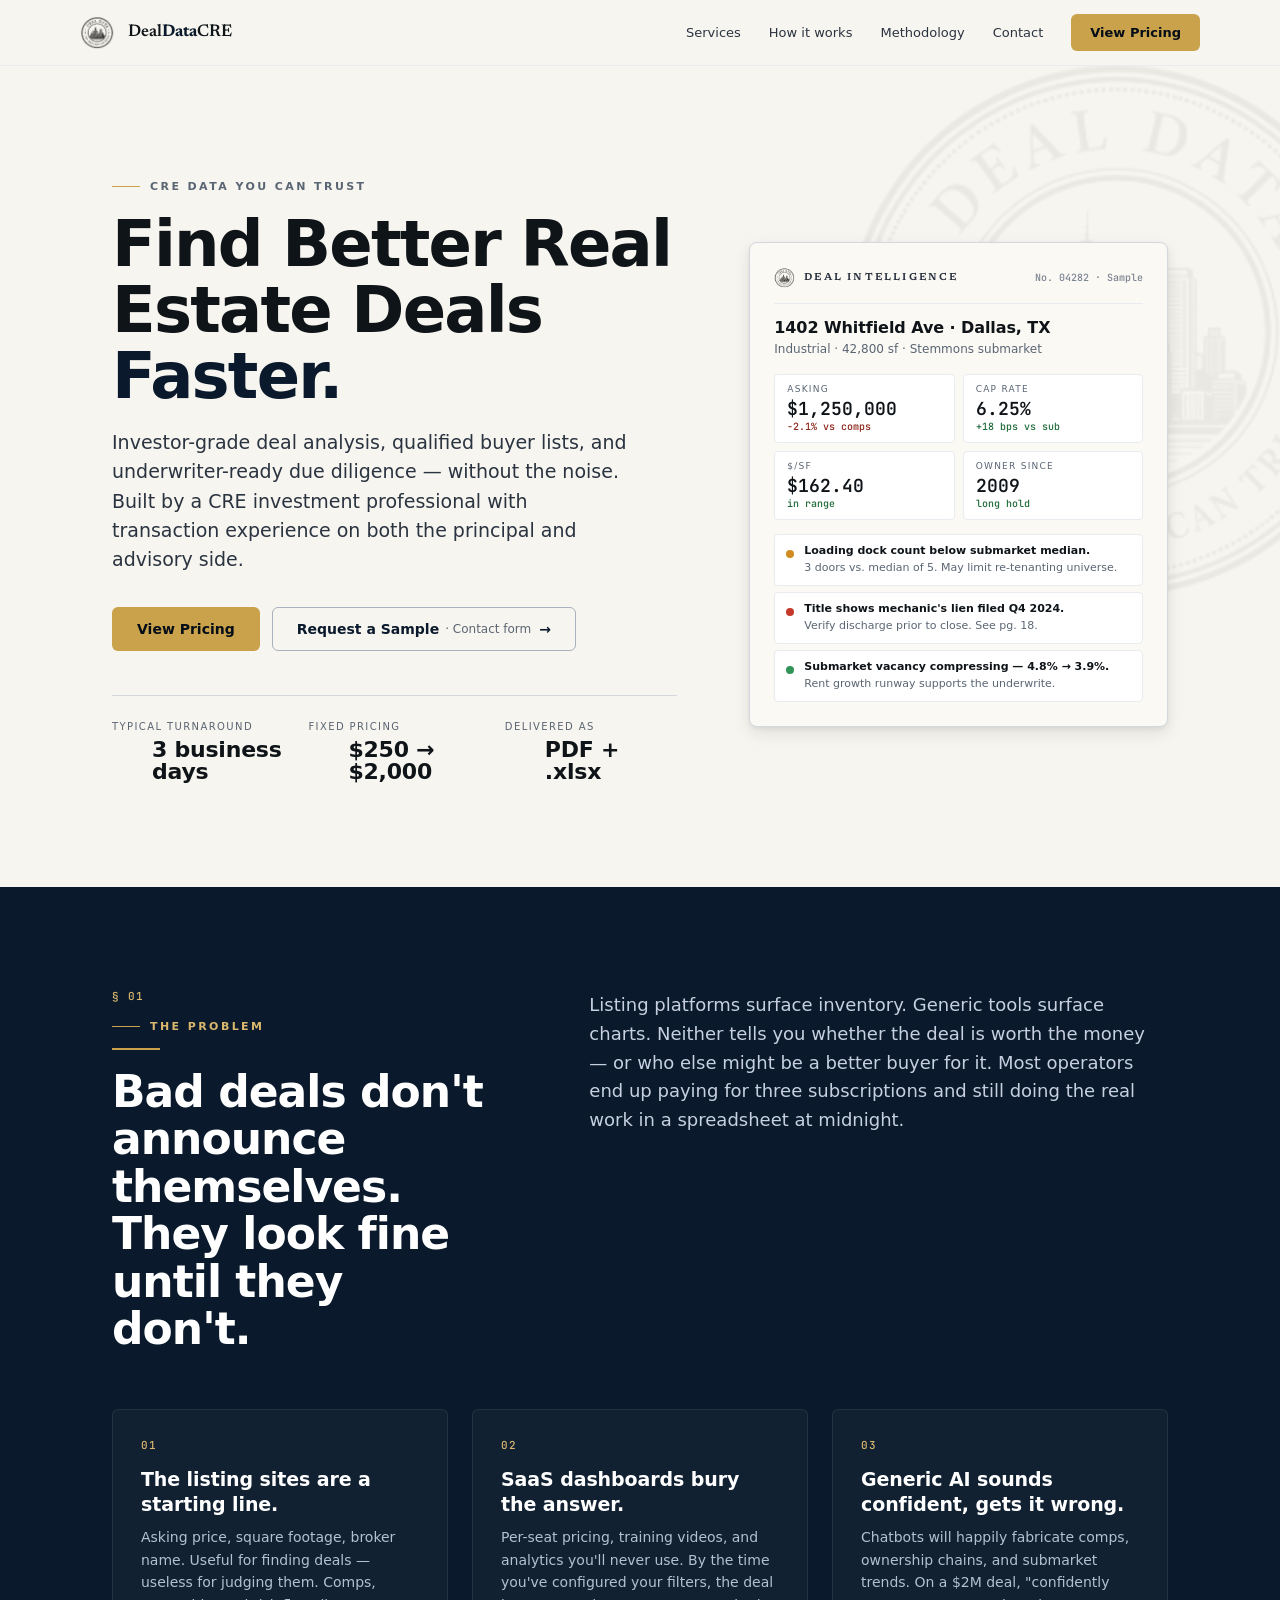
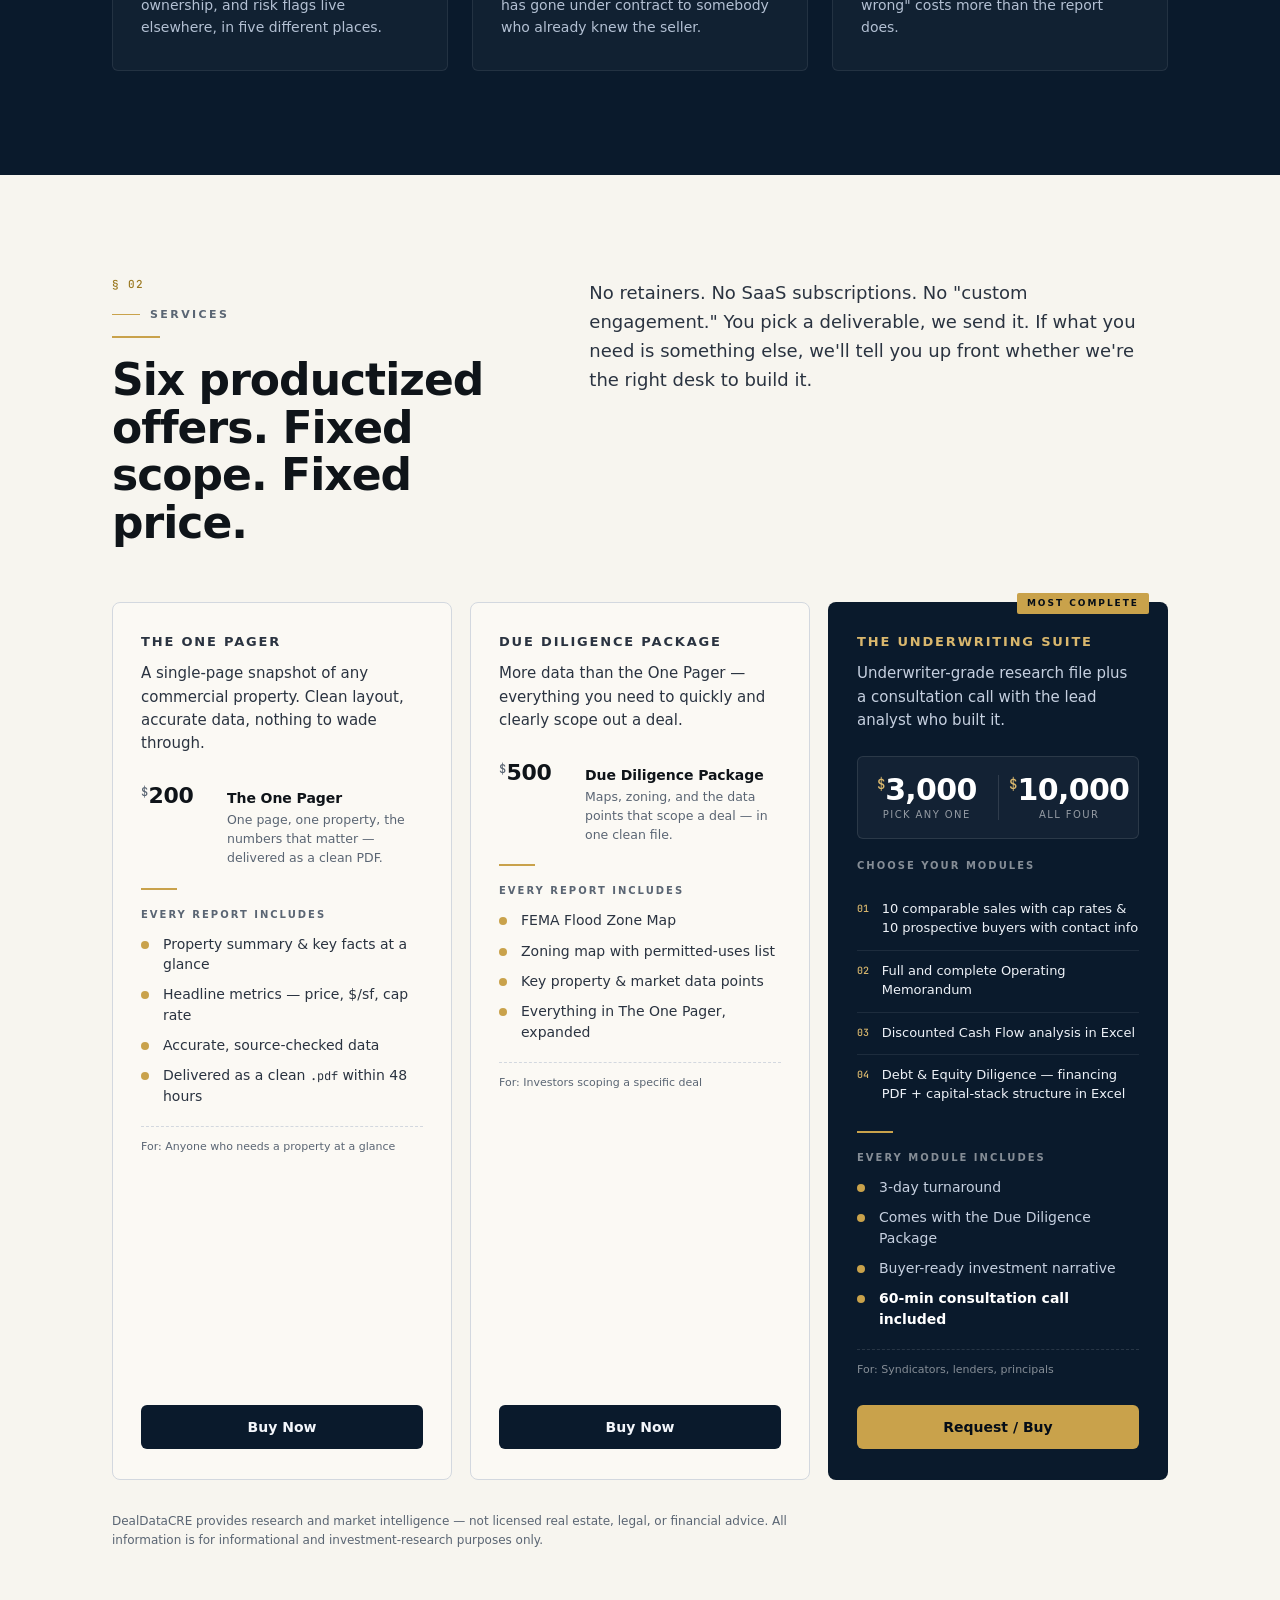
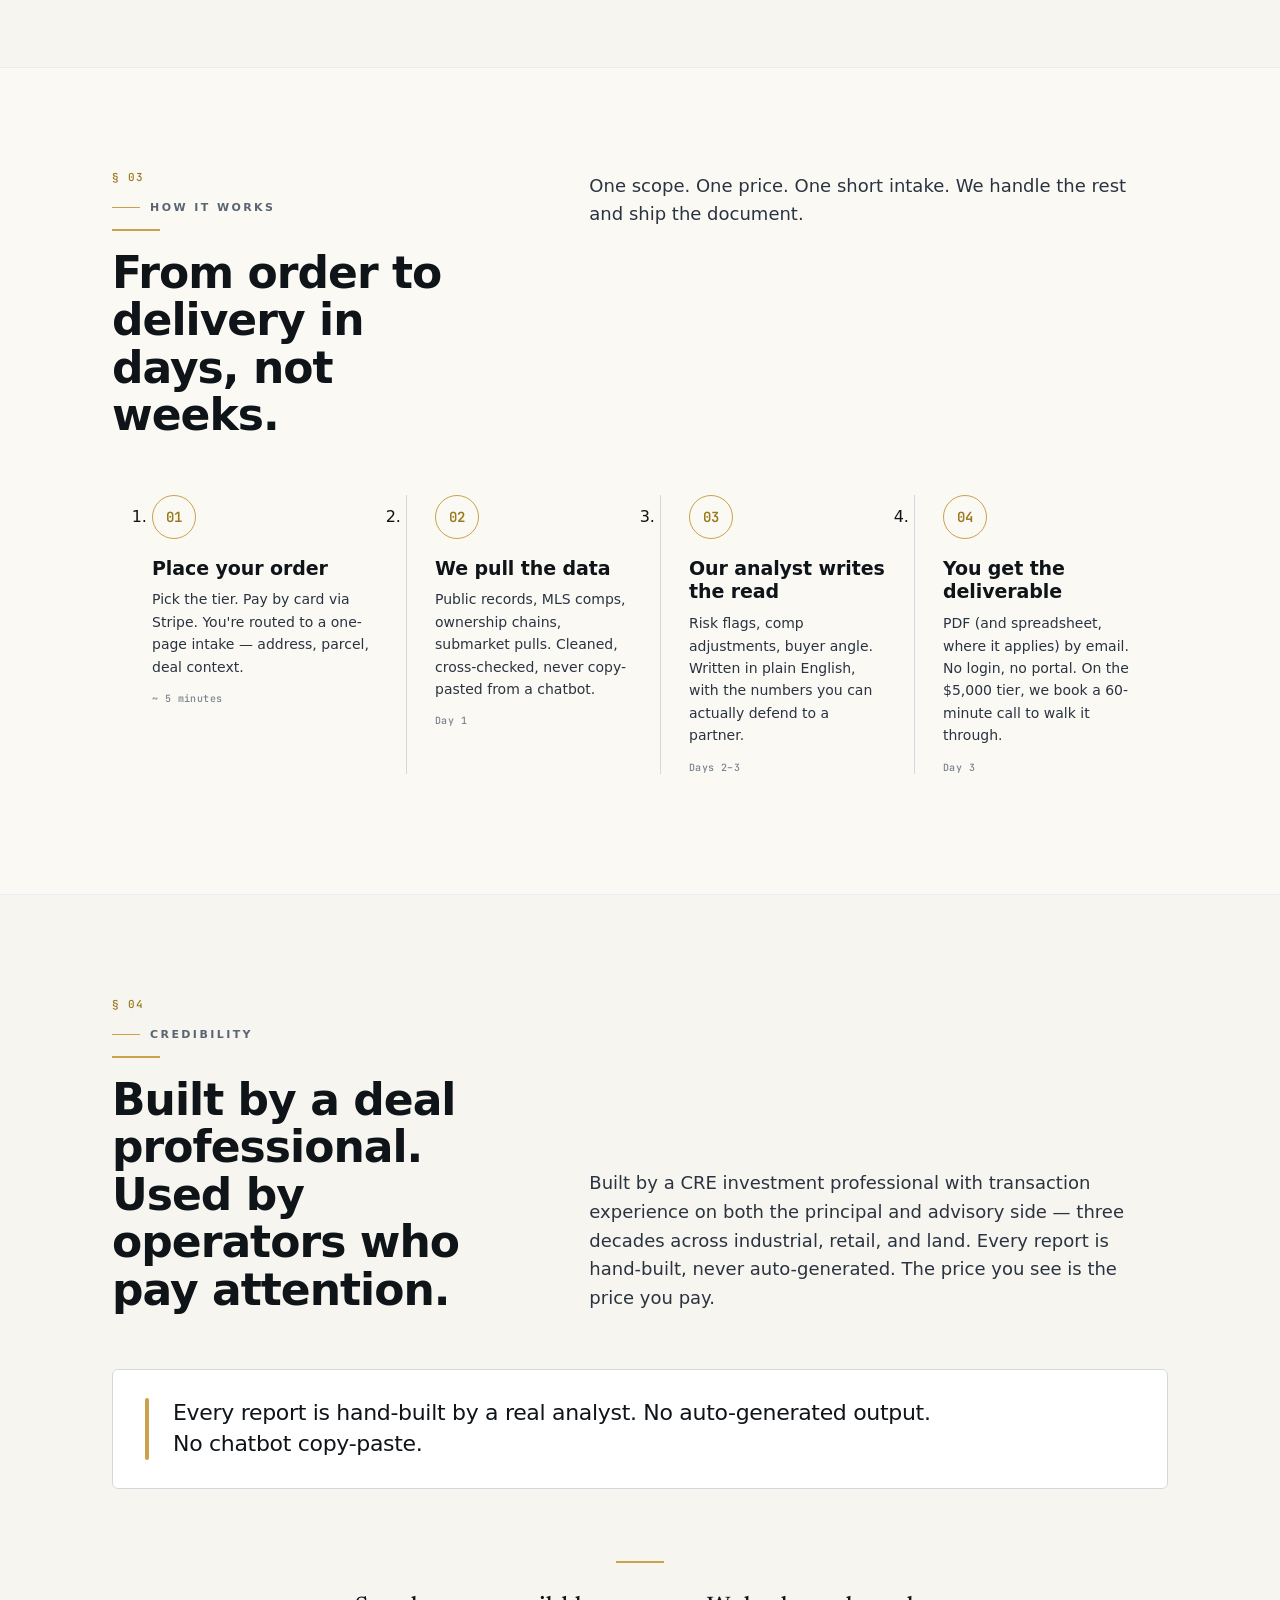
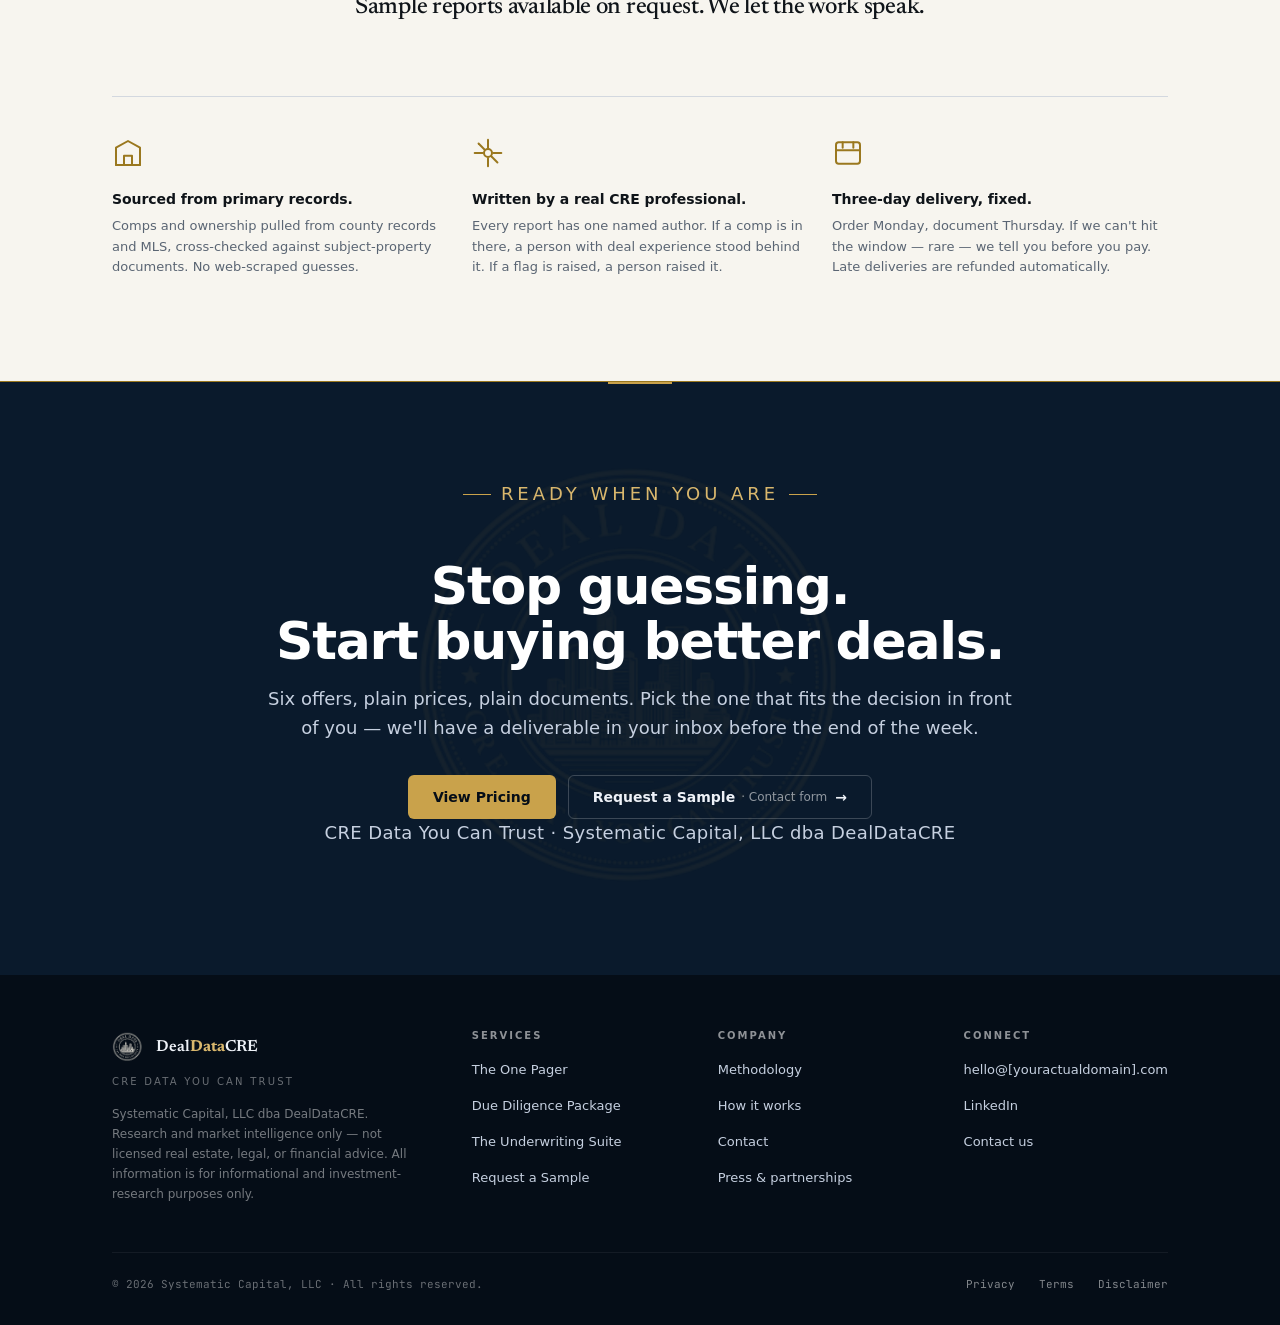
==== index.html @ c8e41d2e "Add files via upload" ====
<!doctype html>
<html lang="en">
<head>
  <meta charset="utf-8" />
  <meta name="viewport" content="width=device-width, initial-scale=1" />
  <title>DealDataCRE — Find Better Real Estate Deals Faster</title>
  <meta name="description" content="Investor-grade deal analysis, qualified CRE leads, and full due-diligence packages — without the noise. Built by a CRE investment professional with transaction experience on both the principal and advisory side." />
  <link rel="canonical" href="https://dealdatacre.com/" />

  <!-- Open Graph -->
  <meta property="og:type" content="website" />
  <meta property="og:site_name" content="DealDataCRE" />
  <meta property="og:url" content="https://dealdatacre.com/" />
  <meta property="og:title" content="DealDataCRE — Find Better Real Estate Deals Faster" />
  <meta property="og:description" content="Productized commercial real estate research: one-page property snapshots, due diligence packages, and an underwriter-grade analysis suite. Plain prices, plain documents, fast turnaround." />
  <meta property="og:image" content="https://dealdatacre.com/assets/logo-seal-gold.png" />
  <meta property="og:image:alt" content="DealDataCRE seal" />
  <meta property="og:locale" content="en_US" />

  <!-- Twitter -->
  <meta name="twitter:card" content="summary" />
  <meta name="twitter:title" content="DealDataCRE — Find Better Real Estate Deals Faster" />
  <meta name="twitter:description" content="Productized commercial real estate research: one-page property snapshots, due diligence packages, and an underwriter-grade analysis suite. Plain prices, plain documents, fast turnaround." />
  <meta name="twitter:image" content="https://dealdatacre.com/assets/logo-seal-gold.png" />

  <!-- JSON-LD: Organization, WebSite, and product catalog -->
  <script type="application/ld+json">
  {
    "@context": "https://schema.org",
    "@graph": [
      {
        "@type": "Organization",
        "@id": "https://dealdatacre.com/#organization",
        "name": "DealDataCRE",
        "legalName": "Systematic Capital, LLC",
        "url": "https://dealdatacre.com/",
        "logo": "https://dealdatacre.com/assets/logo-seal-gold.png",
        "email": "hello@dealdatacre.com",
        "slogan": "CRE Data You Can Trust",
        "description": "DealDataCRE produces productized commercial real estate research and deal intelligence for investors and brokers: one-page property snapshots, due diligence packages, and an underwriter-grade analysis suite."
      },
      {
        "@type": "WebSite",
        "@id": "https://dealdatacre.com/#website",
        "url": "https://dealdatacre.com/",
        "name": "DealDataCRE",
        "publisher": { "@id": "https://dealdatacre.com/#organization" },
        "inLanguage": "en-US"
      },
      {
        "@type": "ProfessionalService",
        "@id": "https://dealdatacre.com/#service",
        "name": "DealDataCRE",
        "url": "https://dealdatacre.com/",
        "image": "https://dealdatacre.com/assets/logo-seal-gold.png",
        "parentOrganization": { "@id": "https://dealdatacre.com/#organization" },
        "areaServed": "US",
        "serviceType": "Commercial real estate research and deal analysis",
        "description": "Hand-built commercial real estate research: property snapshots, due diligence packages, and an underwriter-grade analysis suite for investors, brokers, syndicators, and lenders.",
        "hasOfferCatalog": {
          "@type": "OfferCatalog",
          "name": "DealDataCRE Offerings",
          "itemListElement": [
            {
              "@type": "Offer",
              "name": "The One Pager",
              "description": "A single-page snapshot of a commercial property — clean layout, accurate, source-checked data, key headline metrics.",
              "price": "200",
              "priceCurrency": "USD"
            },
            {
              "@type": "Offer",
              "name": "Due Diligence Package",
              "description": "FEMA Flood Zone Map, zoning map with permitted-uses list, and the key data points needed to scope a deal.",
              "price": "500",
              "priceCurrency": "USD"
            },
            {
              "@type": "Offer",
              "name": "The Underwriting Suite — single module",
              "description": "Choose one underwriter-grade module: comparable sales and prospective buyers, Operating Memorandum, discounted cash flow analysis, or debt and equity diligence. Includes a 60-minute consultation call.",
              "price": "3000",
              "priceCurrency": "USD"
            },
            {
              "@type": "Offer",
              "name": "The Underwriting Suite — all four modules",
              "description": "All four underwriter-grade modules: comparable sales and buyers, Operating Memorandum, discounted cash flow analysis, and debt and equity diligence. Includes a 60-minute consultation call.",
              "price": "10000",
              "priceCurrency": "USD"
            }
          ]
        }
      }
    ]
  }
  </script>

  <link rel="stylesheet" href="styles.css" />
</head>
<body>

  <!-- ============================================================ NAV -->
  <header class="nav" data-screen-label="Nav">
    <div class="container nav__inner">
      <a class="nav__brand" href="#top" aria-label="DealDataCRE — home">
        <img class="nav__seal" src="assets/logo-seal-transparent.png" alt="" />
        <div class="nav__wm">Deal<b>Data</b>CRE</div>
      </a>
      <nav class="nav__menu" aria-label="Primary">
        <a class="nav__link" href="#services">Services</a>
        <a class="nav__link" href="#how">How it works</a>
        <a class="nav__link" href="#credibility">Methodology</a>
        <a class="nav__link" href="#contact">Contact</a>
        <a class="btn btn--primary" href="#services">View Pricing</a>
      </nav>
    </div>
  </header>

  <!-- ============================================================ HERO -->
  <section class="hero" id="top" data-screen-label="01 Hero">
    <img class="hero__seal-bg" src="assets/logo-seal-transparent.png" alt="" aria-hidden="true" />
    <div class="container">
      <div class="hero__inner">
        <div class="hero__copy">
          <p class="eyebrow"><span class="rule"></span>CRE Data You Can Trust</p>
          <h1>Find Better Real Estate Deals <span class="accent">Faster.</span></h1>
          <p class="hero__lede">
            Investor-grade deal analysis, qualified buyer lists, and underwriter-ready due diligence — without the noise. Built by a CRE investment professional with transaction experience on both the principal and advisory side.
          </p>
          <div class="hero__cta">
            <a class="btn btn--primary btn--lg" href="#services">View Pricing</a>
            <a class="btn btn--ghost btn--lg" href="#contact">Request a Sample <span class="btn__meta">· Contact form</span> <span class="arrow" aria-hidden="true">→</span></a>
          </div>
          <dl class="hero__trust">
            <div class="trust-item">
              <dt class="l">Typical turnaround</dt>
              <dd class="v">3 business days</dd>
            </div>
            <div class="trust-item">
              <dt class="l">Fixed pricing</dt>
              <dd class="v">$250 → $2,000</dd>
            </div>
            <div class="trust-item">
              <dt class="l">Delivered as</dt>
              <dd class="v">PDF + .xlsx</dd>
            </div>
          </dl>
        </div>

        <!-- Specimen / sample report card -->
        <aside class="specimen" aria-label="Sample report excerpt">
          <div class="specimen__head">
            <div class="specimen__corner">
              <img src="assets/logo-seal-transparent.png" alt="" />
              <span>Deal Intelligence</span>
            </div>
            <div class="specimen__id">No. 04282 · Sample</div>
          </div>
          <h2 class="specimen__title" style="font-size:16px;">1402 Whitfield Ave · Dallas, TX</h2>
          <p class="specimen__sub">Industrial · 42,800 sf · Stemmons submarket</p>
          <div class="specimen__kpis">
            <div class="specimen__kpi"><div class="n">Asking</div><div class="v">$1,250,000</div><div class="d neg">−2.1% vs comps</div></div>
            <div class="specimen__kpi"><div class="n">Cap rate</div><div class="v">6.25%</div><div class="d">+18 bps vs sub</div></div>
            <div class="specimen__kpi"><div class="n">$/sf</div><div class="v">$162.40</div><div class="d">in range</div></div>
            <div class="specimen__kpi"><div class="n">Owner since</div><div class="v">2009</div><div class="d">long hold</div></div>
          </div>
          <div class="specimen__flags">
            <div class="specimen__flag">
              <span class="pip warn"></span>
              <div>
                <div class="t">Loading dock count below submarket median.</div>
                <div class="b">3 doors vs. median of 5. May limit re-tenanting universe.</div>
              </div>
            </div>
            <div class="specimen__flag">
              <span class="pip neg"></span>
              <div>
                <div class="t">Title shows mechanic's lien filed Q4 2024.</div>
                <div class="b">Verify discharge prior to close. See pg. 18.</div>
              </div>
            </div>
            <div class="specimen__flag">
              <span class="pip pos"></span>
              <div>
                <div class="t">Submarket vacancy compressing — 4.8% → 3.9%.</div>
                <div class="b">Rent growth runway supports the underwrite.</div>
              </div>
            </div>
          </div>
        </aside>
      </div>
    </div>
  </section>

  <!-- ============================================================ PROBLEM -->
  <section class="section section--dark" id="problem" data-screen-label="02 Problem">
    <div class="container">
      <header class="section__head">
        <div class="left">
          <span class="section-num">§ 01</span>
          <p class="eyebrow"><span class="rule"></span>The Problem</p>
          <hr class="gold-rule" />
          <h2>Bad deals don't announce themselves. They look fine until they don't.</h2>
        </div>
        <div class="right">
          <p class="lede">
            Listing platforms surface inventory. Generic tools surface charts. Neither tells you whether the deal is worth the money — or who else might be a better buyer for it. Most operators end up paying for three subscriptions and still doing the real work in a spreadsheet at midnight.
          </p>
        </div>
      </header>

      <div class="problem-grid">
        <article class="problem-card">
          <span class="problem-card__num">01</span>
          <h3>The listing sites are a starting line.</h3>
          <p>Asking price, square footage, broker name. Useful for finding deals — useless for judging them. Comps, ownership, and risk flags live elsewhere, in five different places.</p>
        </article>
        <article class="problem-card">
          <span class="problem-card__num">02</span>
          <h3>SaaS dashboards bury the answer.</h3>
          <p>Per-seat pricing, training videos, and analytics you'll never use. By the time you've configured your filters, the deal has gone under contract to somebody who already knew the seller.</p>
        </article>
        <article class="problem-card">
          <span class="problem-card__num">03</span>
          <h3>Generic AI sounds confident, gets it wrong.</h3>
          <p>Chatbots will happily fabricate comps, ownership chains, and submarket trends. On a $2M deal, "confidently wrong" costs more than the report does.</p>
        </article>
      </div>
    </div>
  </section>

  <!-- ============================================================ SERVICES / TIERS -->
  <section class="section" id="services" data-screen-label="03 Services">
    <div class="container">
      <header class="section__head">
        <div class="left">
          <span class="section-num">§ 02</span>
          <p class="eyebrow"><span class="rule"></span>Services</p>
          <hr class="gold-rule" />
          <h2>Six productized offers. Fixed scope. Fixed price.</h2>
        </div>
        <div class="right">
          <p class="lede">
            No retainers. No SaaS subscriptions. No "custom engagement." You pick a deliverable, we send it. If what you need is something else, we'll tell you up front whether we're the right desk to build it.
          </p>
        </div>
      </header>

      <div class="tiers">

        <!-- Tier 1: The One Pager -->
        <article class="tier">
          <div class="tier__name">The One Pager</div>
          <p class="tier__desc">A single-page snapshot of any commercial property. Clean layout, accurate data, nothing to wade through.</p>
          <div class="tier__pricing">
            <div class="tier__pricing-row">
              <div class="price"><span class="cur">$</span>200</div>
              <div class="name">The One Pager</div>
              <div class="desc">One page, one property, the numbers that matter — delivered as a clean PDF.</div>
            </div>
          </div>
          <span class="tier__rule" aria-hidden="true"></span>
          <div class="tier__includes">Every report includes</div>
          <ul class="tier__list">
            <li>Property summary &amp; key facts at a glance</li>
            <li>Headline metrics — price, $/sf, cap rate</li>
            <li>Accurate, source-checked data</li>
            <li>Delivered as a clean <code style="font-family:var(--font-mono);font-size:12px;">.pdf</code> within 48 hours</li>
          </ul>
          <div class="tier__for">For: Anyone who needs a property at a glance</div>
          <div class="tier__cta">
            <a class="btn btn--lg btn--secondary" href="#contact">Buy Now</a>
          </div>
        </article>

        <!-- Tier 2: Due Diligence Package -->
        <article class="tier">
          <div class="tier__name">Due Diligence Package</div>
          <p class="tier__desc">More data than the One Pager — everything you need to quickly and clearly scope out a deal.</p>
          <div class="tier__pricing">
            <div class="tier__pricing-row">
              <div class="price"><span class="cur">$</span>500</div>
              <div class="name">Due Diligence Package</div>
              <div class="desc">Maps, zoning, and the data points that scope a deal — in one clean file.</div>
            </div>
          </div>
          <span class="tier__rule" aria-hidden="true"></span>
          <div class="tier__includes">Every report includes</div>
          <ul class="tier__list">
            <li>FEMA Flood Zone Map</li>
            <li>Zoning map with permitted-uses list</li>
            <li>Key property &amp; market data points</li>
            <li>Everything in The One Pager, expanded</li>
          </ul>
          <div class="tier__for">For: Investors scoping a specific deal</div>
          <div class="tier__cta">
            <a class="btn btn--lg btn--secondary" href="#contact">Buy Now</a>
          </div>
        </article>

        <!-- Tier 3: The Underwriting Suite -->
        <article class="tier tier--premium">
          <span class="tier__ribbon">Most Complete</span>
          <div class="tier__name">The Underwriting Suite</div>
          <p class="tier__desc">Underwriter-grade research file plus a consultation call with the lead analyst who built it.</p>

          <div class="tier__pricebanner">
            <div class="tier__pricebanner-opt">
              <span class="amt"><span class="cur">$</span>3,000</span>
              <span class="lbl">Pick any one</span>
            </div>
            <span class="tier__pricebanner-div" aria-hidden="true"></span>
            <div class="tier__pricebanner-opt">
              <span class="amt"><span class="cur">$</span>10,000</span>
              <span class="lbl">All four</span>
            </div>
          </div>

          <div class="tier__includes">Choose your modules</div>
          <ol class="tier__menu">
            <li>
              <span class="tier__menu-num">01</span>
              <span class="tier__menu-txt">10 comparable sales with cap rates &amp; 10 prospective buyers with contact info</span>
            </li>
            <li>
              <span class="tier__menu-num">02</span>
              <span class="tier__menu-txt">Full and complete Operating Memorandum</span>
            </li>
            <li>
              <span class="tier__menu-num">03</span>
              <span class="tier__menu-txt">Discounted Cash Flow analysis in Excel</span>
            </li>
            <li>
              <span class="tier__menu-num">04</span>
              <span class="tier__menu-txt">Debt &amp; Equity Diligence — financing PDF + capital-stack structure in Excel</span>
            </li>
          </ol>

          <span class="tier__rule" aria-hidden="true"></span>
          <div class="tier__includes">Every module includes</div>
          <ul class="tier__list">
            <li>3-day turnaround</li>
            <li>Comes with the Due Diligence Package</li>
            <li>Buyer-ready investment narrative</li>
            <li><b style="color:#fff;">60-min consultation call included</b></li>
          </ul>
          <div class="tier__for">For: Syndicators, lenders, principals</div>
          <div class="tier__cta">
            <a class="btn btn--lg btn--primary" href="#contact">Request / Buy</a>
          </div>
        </article>

      </div>

      <p class="tiers__disclaimer">
        DealDataCRE provides research and market intelligence — not licensed real estate, legal, or financial advice. All information is for informational and investment-research purposes only.
      </p>
    </div>
  </section>

  <!-- ============================================================ HOW IT WORKS -->
  <section class="section section--sunken" id="how" data-screen-label="04 How it works">
    <div class="container">
      <header class="section__head">
        <div class="left">
          <span class="section-num">§ 03</span>
          <p class="eyebrow"><span class="rule"></span>How it works</p>
          <hr class="gold-rule" />
          <h2>From order to delivery in days, not weeks.</h2>
        </div>
        <div class="right">
          <p class="lede">
            One scope. One price. One short intake. We handle the rest and ship the document.
          </p>
        </div>
      </header>

      <ol class="steps">
        <li class="step">
          <div class="step__num">01</div>
          <h3>Place your order</h3>
          <p>Pick the tier. Pay by card via Stripe. You're routed to a one-page intake — address, parcel, deal context.</p>
          <div class="step__meta">~ 5 minutes</div>
        </li>
        <li class="step">
          <div class="step__num">02</div>
          <h3>We pull the data</h3>
          <p>Public records, MLS comps, ownership chains, submarket pulls. Cleaned, cross-checked, never copy-pasted from a chatbot.</p>
          <div class="step__meta">Day 1</div>
        </li>
        <li class="step">
          <div class="step__num">03</div>
          <h3>Our analyst writes the read</h3>
          <p>Risk flags, comp adjustments, buyer angle. Written in plain English, with the numbers you can actually defend to a partner.</p>
          <div class="step__meta">Days 2–3</div>
        </li>
        <li class="step">
          <div class="step__num">04</div>
          <h3>You get the deliverable</h3>
          <p>PDF (and spreadsheet, where it applies) by email. No login, no portal. On the $5,000 tier, we book a 60-minute call to walk it through.</p>
          <div class="step__meta">Day 3</div>
        </li>
      </ol>
    </div>
  </section>

  <!-- ============================================================ CREDIBILITY / SOCIAL PROOF -->
  <section class="section" id="credibility" data-screen-label="05 Credibility">
    <div class="container">
      <header class="credibility-head">
        <div>
          <span class="section-num">§ 04</span>
          <p class="eyebrow"><span class="rule"></span>Credibility</p>
          <hr class="gold-rule" />
          <h2>Built by a deal professional. Used by operators who pay attention.</h2>
        </div>
        <p class="lede" style="font:400 18px/1.6 var(--font-sans);color:var(--ink-700);max-width:560px;margin:0;">
          Built by a CRE investment professional with transaction experience on both the principal and advisory side — three decades across industrial, retail, and land. Every report is hand-built, never auto-generated. The price you see is the price you pay.
        </p>
      </header>

      <!-- Hand-built statement (replaces stats strip) -->
      <div class="handmade-statement">
        <span class="handmade-statement__bar" aria-hidden="true"></span>
        <p>Every report is hand-built by a real analyst. No auto-generated output. No chatbot copy-paste.</p>
      </div>

      <!-- Sample-on-request line (replaces testimonial cards) -->
      <div class="sample-line">
        <span class="sample-line__rule" aria-hidden="true"></span>
        <p>Sample reports available on request. We let the work speak.</p>
      </div>

      <!-- Methodology callouts -->
      <div class="methodology">
        <div class="methodology__item">
          <svg class="glyph" viewBox="0 0 24 24" fill="none" stroke="currentColor" stroke-width="1.5" stroke-linecap="round" stroke-linejoin="round" aria-hidden="true">
            <path d="M3 21V8l9-5 9 5v13" />
            <path d="M9 21v-7h6v7" />
            <path d="M3 21h18" />
          </svg>
          <h4>Sourced from primary records.</h4>
          <p>Comps and ownership pulled from county records and MLS, cross-checked against subject-property documents. No web-scraped guesses.</p>
        </div>
        <div class="methodology__item">
          <svg class="glyph" viewBox="0 0 24 24" fill="none" stroke="currentColor" stroke-width="1.5" stroke-linecap="round" stroke-linejoin="round" aria-hidden="true">
            <path d="M12 2v6" />
            <path d="M12 22v-6" />
            <path d="M4.93 4.93l4.24 4.24" />
            <path d="M14.83 14.83l4.24 4.24" />
            <path d="M2 12h6" />
            <path d="M16 12h6" />
            <circle cx="12" cy="12" r="3" />
          </svg>
          <h4>Written by a real CRE professional.</h4>
          <p>Every report has one named author. If a comp is in there, a person with deal experience stood behind it. If a flag is raised, a person raised it.</p>
        </div>
        <div class="methodology__item">
          <svg class="glyph" viewBox="0 0 24 24" fill="none" stroke="currentColor" stroke-width="1.5" stroke-linecap="round" stroke-linejoin="round" aria-hidden="true">
            <rect x="3" y="4" width="18" height="16" rx="2" />
            <path d="M3 10h18" />
            <path d="M8 4v4" />
            <path d="M16 4v4" />
          </svg>
          <h4>Three-day delivery, fixed.</h4>
          <p>Order Monday, document Thursday. If we can't hit the window — rare — we tell you before you pay. Late deliveries are refunded automatically.</p>
        </div>
      </div>
    </div>
  </section>

  <!-- ============================================================ FINAL CTA -->
  <section class="final" id="contact" data-screen-label="06 Final CTA">
    <img class="final__seal" src="assets/logo-seal-gold.png" alt="" aria-hidden="true" />
    <div class="container">
      <div class="final__inner">
        <p class="eyebrow" style="justify-content:center; color:var(--gold-400);"><span class="rule"></span>Ready when you are<span class="rule"></span></p>
        <h2>Stop guessing.<br/>Start buying better deals.</h2>
        <p>Six offers, plain prices, plain documents. Pick the one that fits the decision in front of you — we'll have a deliverable in your inbox before the end of the week.</p>
        <div class="final__row">
          <a class="btn btn--primary btn--lg" href="#services">View Pricing</a>
          <a class="btn btn--ghost-light btn--lg" href="#contact" id="sample">Request a Sample <span class="btn__meta btn__meta--light">· Contact form</span> <span class="arrow" aria-hidden="true">→</span></a>
        </div>
        <p class="final__fineprint">CRE Data You Can Trust · Systematic Capital, LLC dba DealDataCRE</p>
      </div>
    </div>
  </section>

  <!-- ============================================================ FOOTER -->
  <footer class="footer" data-screen-label="07 Footer">
    <div class="container">
      <div class="footer__inner">
        <div>
          <div class="footer__brand">
            <img src="assets/logo-seal-cream.png" alt="" />
            <span>Deal<b>Data</b>CRE</span>
          </div>
          <div class="footer__tag">CRE Data You Can Trust</div>
          <p class="disc">
            Systematic Capital, LLC dba DealDataCRE. Research and market intelligence only — not licensed real estate, legal, or financial advice. All information is for informational and investment-research purposes only.
          </p>
        </div>
        <div>
          <h5>Services</h5>
          <ul>
            <li><a href="#services">The One Pager</a></li>
            <li><a href="#services">Due Diligence Package</a></li>
            <li><a href="#services">The Underwriting Suite</a></li>
            <li><a href="#sample">Request a Sample</a></li>
          </ul>
        </div>
        <div>
          <h5>Company</h5>
          <ul>
            <li><a href="#credibility">Methodology</a></li>
            <li><a href="#how">How it works</a></li>
            <li><a href="#contact">Contact</a></li>
            <li><a href="#contact">Press &amp; partnerships</a></li>
          </ul>
        </div>
        <div>
          <h5>Connect</h5>
          <ul>
            <li><a href="mailto:hello@[youractualdomain].com">hello@[youractualdomain].com</a></li>
            <li><a href="#">LinkedIn</a></li>
            <li><a href="#contact">Contact us</a></li>
          </ul>
        </div>
      </div>
      <div class="footer__legal">
        <span>© 2026 Systematic Capital, LLC · All rights reserved.</span>
        <div class="footer__legal-links">
          <a href="#">Privacy</a>
          <a href="#">Terms</a>
          <a href="#">Disclaimer</a>
        </div>
      </div>
    </div>
  </footer>

</body>
</html>
---- styles.css ----
/* DealDataCRE — Homepage styles
   Tokens via colors_and_type.css.
*/
@import url("assets/colors_and_type.css");

/* ---------- Reset ---------- */
*, *::before, *::after { box-sizing: border-box; }
html, body { margin: 0; padding: 0; }
html { scroll-behavior: smooth; }
body {
  font-family: var(--font-sans);
  color: var(--ink-900);
  background: var(--paper-50);
  -webkit-font-smoothing: antialiased;
  text-rendering: optimizeLegibility;
  font-size: 16px;
  line-height: 1.5;
}
img { display: block; max-width: 100%; }
a { color: inherit; }
button { font-family: inherit; }

/* ---------- Layout ---------- */
.container {
  max-width: 1120px;
  margin: 0 auto;
  padding: 0 32px;
}
.container--narrow { max-width: 880px; }

/* ---------- Eyebrows / rules ---------- */
.eyebrow {
  display: inline-flex; align-items: center; gap: 10px;
  font: 600 11px/1 var(--font-sans);
  letter-spacing: .22em; text-transform: uppercase;
  color: var(--ink-500);
  margin: 0;
}
.eyebrow .rule { width: 28px; height: 1px; background: var(--gold-500); }
.section--dark .eyebrow { color: var(--gold-400); }

.gold-rule { width: 48px; height: 2px; background: var(--gold-500); margin: 14px 0 18px; border: 0; }

.section-num {
  font: 500 11px/1 var(--font-mono);
  color: var(--gold-700);
  letter-spacing: .08em;
  display: block;
  margin-bottom: 8px;
}
.section--dark .section-num { color: var(--gold-400); }

/* ---------- Buttons ---------- */
.btn {
  display: inline-flex; align-items: center; justify-content: center; gap: 8px;
  font: 600 13px/1 var(--font-sans);
  border-radius: 6px; cursor: pointer; border: 1px solid transparent;
  padding: 11px 18px;
  text-decoration: none;
  transition: background 180ms var(--ease-out), color 180ms, box-shadow 180ms, border-color 180ms;
  white-space: nowrap;
}
.btn--primary { background: var(--gold-500); color: var(--navy-950); }
.btn--primary:hover { background: var(--gold-600); }
.btn--primary:focus-visible { outline: none; box-shadow: var(--shadow-gold-glow); }
.btn--secondary { background: var(--navy-900); color: #f3f6fb; }
.btn--secondary:hover { background: var(--navy-800); }
.btn--ghost {
  background: transparent; color: var(--navy-900);
  border-color: var(--ink-300);
}
.btn--ghost:hover { background: var(--ink-100); }
.btn--ghost-light {
  background: transparent; color: #eef2f8;
  border-color: rgba(255,255,255,0.2);
}
.btn--ghost-light:hover { background: rgba(255,255,255,0.06); border-color: rgba(255,255,255,0.4); }
.btn--lg { padding: 14px 24px; font-size: 14px; }
.btn .arrow { transition: transform 180ms var(--ease-out); }
.btn:hover .arrow { transform: translateX(2px); }
.btn__meta {
  font: 400 12px/1 var(--font-sans);
  color: var(--ink-500);
  margin-left: -2px;
}
.btn__meta--light { color: rgba(255,255,255,0.55); }
.btn--ghost:hover .btn__meta { color: var(--ink-700); }
.btn--ghost-light:hover .btn__meta--light { color: rgba(255,255,255,0.75); }

/* ---------- Nav ---------- */
.nav {
  position: sticky; top: 0; z-index: 50;
  background: rgba(247, 245, 239, 0.86);
  backdrop-filter: blur(10px);
  -webkit-backdrop-filter: blur(10px);
  border-bottom: 1px solid var(--ink-100);
}
.nav__inner {
  display: flex; align-items: center; justify-content: space-between;
  padding: 14px 0;
}
.nav__brand { display: flex; align-items: center; gap: 12px; text-decoration: none; }
.nav__seal { width: 36px; height: 36px; }
.nav__wm {
  font: 600 17px/1 var(--font-serif);
  letter-spacing: -0.005em; color: var(--ink-900);
}
.nav__wm b { color: var(--navy-900); }
.nav__menu { display: flex; align-items: center; gap: 28px; }
.nav__link {
  font: 500 13px/1 var(--font-sans);
  color: var(--ink-700); text-decoration: none;
}
.nav__link:hover { color: var(--ink-900); }

/* ---------- Hero ---------- */
.hero {
  position: relative;
  padding: 104px 0 88px;
  background: var(--paper-50);
  overflow: hidden;
}
.hero__seal-bg {
  position: absolute; right: -160px; top: -40px;
  width: 620px; height: 620px;
  opacity: 0.05;
  pointer-events: none;
}
.hero__inner {
  display: grid; grid-template-columns: 1.35fr 1fr; gap: 72px;
  align-items: center; position: relative;
}
.hero__copy { max-width: 600px; }
.hero h1 {
  margin: 18px 0 18px;
  font: 600 64px/1.03 var(--font-sans);
  letter-spacing: -0.028em;
  color: var(--ink-900);
}
.hero h1 .accent { color: var(--navy-900); }
.hero__lede {
  font: 400 19px/1.55 var(--font-sans);
  color: var(--ink-700);
  max-width: 520px;
  margin: 0 0 32px;
}
.hero__cta { display: flex; gap: 12px; flex-wrap: wrap; }
.hero__trust {
  margin-top: 44px; padding-top: 24px;
  border-top: 1px solid var(--ink-200);
  display: grid; grid-template-columns: repeat(3, 1fr); gap: 24px;
  max-width: 580px;
}
.trust-item { display: flex; flex-direction: column; gap: 6px; }
.trust-item .v {
  font: 600 22px/1 var(--font-sans);
  color: var(--ink-900);
  letter-spacing: -0.01em;
  font-variant-numeric: tabular-nums;
}
.trust-item .l {
  font: 500 10px/1.3 var(--font-sans);
  color: var(--ink-500);
  letter-spacing: .14em;
  text-transform: uppercase;
}

/* ---------- Hero specimen (sample report card) ---------- */
.specimen {
  background: var(--paper-25);
  border: 1px solid var(--ink-200);
  border-radius: 8px;
  padding: 24px;
  box-shadow: var(--shadow-3);
  position: relative;
}
.specimen__head {
  display: flex; align-items: center; justify-content: space-between;
  padding-bottom: 14px; border-bottom: 1px solid var(--ink-100);
  margin-bottom: 14px;
}
.specimen__corner { display: flex; align-items: center; gap: 8px; }
.specimen__corner img { width: 22px; height: 22px; }
.specimen__corner span {
  font: 600 10px/1 var(--font-serif);
  letter-spacing: .22em; text-transform: uppercase;
  color: var(--ink-700);
}
.specimen__id { font: 500 10px/1 var(--font-mono); color: var(--ink-400); }
.specimen__title {
  font: 600 16px/1.2 var(--font-sans);
  color: var(--ink-900);
  margin: 0;
  letter-spacing: -0.005em;
}
.specimen__sub {
  font: 400 12px/1.4 var(--font-sans);
  color: var(--ink-500);
  margin: 4px 0 16px;
}
.specimen__kpis {
  display: grid; grid-template-columns: 1fr 1fr; gap: 8px;
  margin-bottom: 14px;
}
.specimen__kpi {
  padding: 10px 12px;
  background: var(--paper-0);
  border: 1px solid var(--ink-100);
  border-radius: 4px;
}
.specimen__kpi .n {
  font: 500 9px/1 var(--font-sans);
  letter-spacing: .14em; text-transform: uppercase;
  color: var(--ink-500);
  margin-bottom: 6px;
}
.specimen__kpi .v {
  font: 600 18px/1 var(--font-mono);
  color: var(--ink-900);
  font-variant-numeric: tabular-nums;
}
.specimen__kpi .d {
  font: 500 10px/1 var(--font-mono);
  color: var(--pos-700);
  margin-top: 4px;
}
.specimen__kpi .d.neg { color: var(--neg-700); }
.specimen__flags { display: flex; flex-direction: column; gap: 6px; }
.specimen__flag {
  display: flex; gap: 10px; align-items: flex-start;
  padding: 9px 11px;
  background: var(--paper-0);
  border-radius: 4px;
  border: 1px solid var(--ink-100);
}
.specimen__flag .pip {
  width: 8px; height: 8px;
  border-radius: 50%;
  margin-top: 6px;
  flex-shrink: 0;
}
.specimen__flag .pip.warn { background: var(--warn-500); }
.specimen__flag .pip.neg { background: var(--neg-500); }
.specimen__flag .pip.pos { background: var(--pos-500); }
.specimen__flag .t {
  font: 600 11px/1.3 var(--font-sans);
  color: var(--ink-900);
}
.specimen__flag .b {
  font: 400 11px/1.45 var(--font-sans);
  color: var(--ink-500);
  margin-top: 2px;
}

/* ---------- Generic sections ---------- */
.section { padding: 104px 0; }
.section--dark { background: var(--navy-900); color: #eef2f8; }
.section--sunken {
  background: var(--paper-25);
  border-top: 1px solid var(--ink-100);
  border-bottom: 1px solid var(--ink-100);
}
.section__head {
  display: grid; grid-template-columns: 1fr 1.4fr; gap: 64px;
  margin-bottom: 56px;
  align-items: start;
}
.section__head .left h2 {
  margin: 0;
  font: 600 44px/1.08 var(--font-sans);
  letter-spacing: -0.022em;
  color: inherit;
  max-width: 380px;
}
.section--dark .section__head .left h2 { color: #fff; }
.section__head .right .lede {
  font: 400 18px/1.6 var(--font-sans);
  color: var(--ink-700);
  max-width: 560px;
  margin: 0;
}
.section--dark .section__head .right .lede { color: #c6d0e0; }

/* ---------- Problem (dark) ---------- */
.problem-grid {
  display: grid; grid-template-columns: repeat(3, 1fr);
  gap: 24px;
}
.problem-card {
  padding: 30px 28px 32px;
  background: rgba(255,255,255,0.03);
  border: 1px solid rgba(255,255,255,0.08);
  border-radius: 6px;
}
.problem-card__num {
  display: block;
  font: 500 11px/1 var(--font-mono);
  color: var(--gold-400);
  margin-bottom: 16px;
  letter-spacing: .08em;
}
.problem-card h3 {
  margin: 0 0 10px;
  font: 600 19px/1.3 var(--font-sans);
  letter-spacing: -0.005em;
  color: #fff;
}
.problem-card p {
  margin: 0;
  font: 400 14px/1.6 var(--font-sans);
  color: #b3c0d3;
}

/* ---------- Services / Tiers ---------- */
.tiers {
  display: grid; grid-template-columns: 1fr 1fr 1fr; gap: 18px;
  align-items: stretch;
}
.tier {
  background: var(--paper-25);
  border: 1px solid var(--ink-200);
  border-radius: 8px;
  padding: 32px 28px 30px;
  display: flex; flex-direction: column; gap: 14px;
  position: relative;
  transition: transform 180ms var(--ease-out), box-shadow 180ms var(--ease-out);
}
.tier:hover {
  transform: translateY(-2px);
  box-shadow: var(--shadow-3);
}
.tier__name {
  font: 600 13px/1 var(--font-sans);
  letter-spacing: .14em; text-transform: uppercase;
  color: var(--ink-700);
}
.tier__rule { width: 36px; height: 2px; background: var(--gold-500); }
.tier__desc {
  font: 400 15px/1.55 var(--font-sans);
  color: var(--ink-700);
  margin: 0 0 4px;
}

/* ----- Tiered pricing rows inside a tier card ----- */
.tier__pricing {
  display: flex;
  flex-direction: column;
  margin: 4px 0 2px;
}
.tier__pricing-row {
  display: grid;
  grid-template-columns: 72px 1fr;
  column-gap: 14px;
  row-gap: 4px;
  padding: 14px 0;
  border-top: 1px solid var(--ink-200);
  align-items: baseline;
}
.tier__pricing-row:first-child {
  border-top: 0;
  padding-top: 8px;
}
.tier__pricing-row:last-child {
  padding-bottom: 4px;
}
.tier__pricing-row .price {
  grid-row: 1; grid-column: 1;
  font: 600 22px/1 var(--font-sans);
  color: var(--ink-900);
  letter-spacing: -0.018em;
  font-variant-numeric: tabular-nums;
  white-space: nowrap;
}
.tier__pricing-row .price .cur {
  font: 500 12px/1 var(--font-mono);
  color: var(--ink-500);
  margin-right: 1px;
  vertical-align: top;
  position: relative;
  top: 1px;
}
.tier__pricing-row .name {
  grid-row: 1; grid-column: 2;
  font: 600 14px/1.2 var(--font-sans);
  color: var(--ink-900);
  letter-spacing: -0.005em;
}
.tier__pricing-row .desc {
  grid-row: 2; grid-column: 2;
  font: 400 12.5px/1.5 var(--font-sans);
  color: var(--ink-500);
}

.tier--premium .tier__pricing-row { border-top-color: rgba(255,255,255,0.10); }
.tier--premium .tier__pricing-row .price { color: #fff; }
.tier--premium .tier__pricing-row .price .cur { color: var(--gold-400); }
.tier--premium .tier__pricing-row .name { color: #fff; }
.tier--premium .tier__pricing-row .desc { color: rgba(255,255,255,0.55); }

/* "Every tier includes" mini-eyebrow above the bullet list */
.tier__includes {
  font: 600 10px/1 var(--font-sans);
  letter-spacing: .2em;
  text-transform: uppercase;
  color: var(--ink-500);
  margin-top: 6px;
}
.tier--premium .tier__includes { color: rgba(255,255,255,0.5); }

/* Price banner — "pick one" / "all four" choice (premium card) */
.tier__pricebanner {
  display: grid;
  grid-template-columns: 1fr auto 1fr;
  align-items: center;
  gap: 4px;
  margin: 6px 0 2px;
  padding: 18px 8px;
  background: rgba(255,255,255,0.04);
  border: 1px solid rgba(255,255,255,0.10);
  border-radius: 6px;
}
.tier__pricebanner-opt {
  display: flex;
  flex-direction: column;
  align-items: center;
  gap: 5px;
  text-align: center;
}
.tier__pricebanner-opt .amt {
  font: 600 30px/1 var(--font-sans);
  color: #fff;
  letter-spacing: -0.022em;
  font-variant-numeric: tabular-nums;
}
.tier__pricebanner-opt .amt .cur {
  font: 500 14px/1 var(--font-mono);
  color: var(--gold-400);
  margin-right: 1px;
  vertical-align: top;
  position: relative;
  top: 2px;
}
.tier__pricebanner-opt .lbl {
  font: 500 10px/1 var(--font-sans);
  letter-spacing: .14em;
  text-transform: uppercase;
  color: rgba(255,255,255,0.55);
}
.tier__pricebanner-div {
  width: 1px;
  align-self: stretch;
  background: rgba(255,255,255,0.12);
  margin: 0 6px;
}

/* Module menu — the four choosable deliverables (premium card) */
.tier__menu {
  list-style: none;
  margin: 4px 0 2px;
  padding: 0;
  display: flex;
  flex-direction: column;
  gap: 1px;
}
.tier__menu li {
  display: grid;
  grid-template-columns: auto 1fr;
  align-items: start;
  gap: 12px;
  padding: 11px 0;
  border-top: 1px solid rgba(255,255,255,0.08);
}
.tier__menu li:first-child { border-top: 0; }
.tier__menu-num {
  font: 500 10px/1.4 var(--font-mono);
  color: var(--gold-400);
  letter-spacing: .04em;
  padding-top: 2px;
}
.tier__menu-txt {
  font: 500 13px/1.45 var(--font-sans);
  color: #eef2f8;
  letter-spacing: -0.003em;
}
.tier__list {
  margin: 0; padding: 0; list-style: none;
  display: flex; flex-direction: column; gap: 10px;
}
.tier__list li {
  font: 400 14px/1.45 var(--font-sans);
  color: var(--ink-700);
  padding-left: 22px;
  position: relative;
}
.tier__list li::before {
  content: "";
  position: absolute; left: 0; top: 7px;
  width: 8px; height: 8px;
  background: var(--gold-500);
  border-radius: 50%;
}
.tier__for {
  font: 500 11px/1.4 var(--font-sans);
  color: var(--ink-500);
  margin-top: 6px;
  padding-top: 12px;
  border-top: 1px dashed var(--ink-200);
}
.tier__cta { margin-top: auto; padding-top: 14px; }
.tier__cta .btn { width: 100%; }

.tier--premium {
  background: var(--navy-900);
  color: #eef2f8;
  border-color: transparent;
  box-shadow: var(--shadow-inset-hairline);
}
.tier--premium:hover { box-shadow: var(--shadow-inset-hairline), var(--shadow-3); }
.tier--premium .tier__name { color: var(--gold-400); }
.tier--premium .tier__desc { color: #c6d0e0; }
.tier--premium .tier__list li { color: #c6d0e0; }
.tier--premium .tier__for { color: rgba(255,255,255,.5); border-top-color: rgba(255,255,255,0.12); }
.tier__ribbon {
  position: absolute; top: -10px; right: 18px;
  background: var(--gold-500);
  color: var(--navy-950);
  font: 600 9px/1 var(--font-sans);
  letter-spacing: .22em; text-transform: uppercase;
  padding: 6px 10px;
  border-radius: 2px;
}

.tiers__disclaimer {
  margin-top: 32px;
  font: 400 12px/1.6 var(--font-sans);
  color: var(--ink-500);
  max-width: 720px;
}

/* ---------- How It Works ---------- */
.steps {
  display: grid; grid-template-columns: repeat(4, 1fr);
  gap: 0;
  position: relative;
}
.step {
  padding: 0 28px;
  border-left: 1px solid var(--ink-200);
}
.step:first-child { padding-left: 0; border-left: 0; }
.step__num {
  display: flex; align-items: center; justify-content: center;
  width: 44px; height: 44px;
  border-radius: 50%;
  border: 1.5px solid var(--gold-500);
  color: var(--gold-700);
  font: 600 14px/1 var(--font-mono);
  margin-bottom: 18px;
}
.step h3 {
  margin: 0 0 8px;
  font: 600 19px/1.25 var(--font-sans);
  letter-spacing: -0.005em;
  color: var(--ink-900);
}
.step p {
  margin: 0;
  font: 400 14px/1.6 var(--font-sans);
  color: var(--ink-700);
}
.step__meta {
  margin-top: 14px;
  font: 500 10px/1.3 var(--font-mono);
  color: var(--ink-400);
  letter-spacing: .04em;
}

/* ---------- Credibility / Social Proof ---------- */
.credibility-head {
  display: grid; grid-template-columns: 1fr 1.4fr; gap: 64px;
  margin-bottom: 56px;
  align-items: end;
}
.credibility-head h2 {
  margin: 0;
  font: 600 44px/1.08 var(--font-sans);
  letter-spacing: -0.022em;
  color: var(--ink-900);
  max-width: 460px;
}

.stats-row {
  display: grid; grid-template-columns: repeat(4, 1fr);
  border: 1px solid var(--ink-200);
  border-radius: 6px;
  background: var(--paper-0);
  margin-bottom: 56px;
}
.stat {
  padding: 28px 28px 26px;
  border-left: 1px solid var(--ink-200);
}
.stat:first-child { border-left: 0; }
.stat__v {
  font: 600 36px/1 var(--font-sans);
  color: var(--navy-900);
  letter-spacing: -0.022em;
  font-variant-numeric: tabular-nums;
  display: flex; align-items: baseline; gap: 4px;
}
.stat__v .unit {
  font: 500 16px/1 var(--font-mono);
  color: var(--ink-500);
  letter-spacing: 0;
}
.stat__l {
  margin-top: 10px;
  font: 500 11px/1.4 var(--font-sans);
  color: var(--ink-500);
  letter-spacing: .14em;
  text-transform: uppercase;
}

/* Hand-built statement — replaces stats strip with a single editorial line */
.handmade-statement {
  margin-bottom: 56px;
  padding: 28px 32px;
  background: var(--paper-0);
  border: 1px solid var(--ink-200);
  border-radius: 6px;
  display: flex; align-items: center; gap: 24px;
}
.handmade-statement__bar {
  width: 4px;
  align-self: stretch;
  background: var(--gold-500);
  flex-shrink: 0;
  border-radius: 2px;
}
.handmade-statement p {
  margin: 0;
  font: 500 22px/1.4 var(--font-sans);
  color: var(--ink-900);
  letter-spacing: -0.014em;
  max-width: 760px;
}

.testimonials {
  display: grid; grid-template-columns: 1fr 1fr;
  gap: 24px;
}
.testimonial {
  background: var(--paper-0);
  border: 1px solid var(--ink-200);
  border-radius: 8px;
  padding: 32px 32px 28px;
  display: flex; flex-direction: column;
}
.testimonial__mark {
  font: 500 64px/0.6 var(--font-serif);
  color: var(--gold-500);
  margin-bottom: 8px;
  height: 24px;
}
.testimonial__quote {
  font: 500 17px/1.55 var(--font-serif);
  color: var(--ink-900);
  margin: 0 0 24px;
  letter-spacing: -0.005em;
}
.testimonial__attr {
  display: flex; align-items: center; gap: 12px;
  margin-top: auto;
  padding-top: 16px;
  border-top: 1px solid var(--ink-100);
}
.testimonial__avatar {
  width: 40px; height: 40px;
  border-radius: 50%;
  background: var(--navy-100);
  color: var(--navy-700);
  display: flex; align-items: center; justify-content: center;
  font: 600 13px/1 var(--font-sans);
  letter-spacing: .04em;
  flex-shrink: 0;
}
.testimonial__who {
  display: flex; flex-direction: column; gap: 2px;
}
.testimonial__name {
  font: 600 13px/1.2 var(--font-sans);
  color: var(--ink-900);
}
.testimonial__role {
  font: 400 12px/1.3 var(--font-sans);
  color: var(--ink-500);
}

/* Sample-on-request line — replaces testimonial cards */
.sample-line {
  text-align: center;
  padding: 16px 24px;
  max-width: 720px;
  margin: 0 auto;
}
.sample-line__rule {
  display: block;
  width: 48px;
  height: 2px;
  background: var(--gold-500);
  margin: 0 auto 28px;
}
.sample-line p {
  margin: 0;
  font: 500 24px/1.4 var(--font-serif);
  color: var(--ink-900);
  letter-spacing: -0.012em;
  text-wrap: pretty;
}

/* methodology callouts under testimonials */
.methodology {
  margin-top: 56px;
  display: grid; grid-template-columns: repeat(3, 1fr);
  gap: 24px;
  padding-top: 40px;
  border-top: 1px solid var(--ink-200);
}
.methodology__item h4 {
  margin: 0 0 8px;
  font: 600 14px/1.3 var(--font-sans);
  color: var(--ink-900);
  letter-spacing: -0.005em;
}
.methodology__item p {
  margin: 0;
  font: 400 13px/1.55 var(--font-sans);
  color: var(--ink-500);
}
.methodology__item .glyph {
  width: 32px; height: 32px;
  margin-bottom: 14px;
  color: var(--gold-700);
}

/* ---------- Final CTA ---------- */
.final {
  background: var(--navy-900);
  color: #fff;
  padding: 96px 0;
  position: relative;
  overflow: hidden;
  border-top: 1px solid var(--gold-700);
}
.final::before {
  content: "";
  position: absolute; top: 0; left: 50%;
  transform: translateX(-50%);
  width: 64px; height: 2px;
  background: var(--gold-500);
}
.final__seal {
  position: absolute; left: 50%; top: 50%;
  transform: translate(-50%, -50%);
  width: 480px; height: 480px;
  opacity: 0.06;
  pointer-events: none;
}
.final__inner {
  position: relative;
  text-align: center;
  max-width: 760px;
  margin: 0 auto;
}
.final h2 {
  margin: 18px 0 16px;
  font: 600 52px/1.06 var(--font-sans);
  color: #fff;
  letter-spacing: -0.025em;
}
.final p {
  margin: 0 0 32px;
  font: 400 18px/1.6 var(--font-sans);
  color: #c6d0e0;
}
.final__row {
  display: flex; gap: 12px; justify-content: center; flex-wrap: wrap;
}
.final__fineprint {
  margin-top: 28px;
  font: 400 12px/1.5 var(--font-mono);
  color: rgba(255,255,255,.4);
  letter-spacing: .02em;
}

/* ---------- Footer ---------- */
.footer {
  background: var(--navy-950);
  color: #b9c4d4;
  padding: 56px 0 32px;
}
.footer__inner {
  display: grid; grid-template-columns: 1.6fr 1fr 1fr 1fr;
  gap: 56px;
}
.footer__brand { display: flex; align-items: center; gap: 12px; margin-bottom: 14px; }
.footer__brand img { width: 32px; height: 32px; }
.footer__brand span {
  font: 600 16px/1 var(--font-serif);
  color: #eef2f8;
}
.footer__brand b { color: var(--gold-400); }
.footer__tag {
  font: 500 10px/1 var(--font-sans);
  letter-spacing: .22em;
  text-transform: uppercase;
  color: rgba(255,255,255,.4);
  margin-bottom: 18px;
}
.footer p.disc {
  font: 400 12px/1.65 var(--font-sans);
  color: rgba(255,255,255,.45);
  max-width: 360px;
  margin: 0;
}
.footer h5 {
  margin: 0 0 16px;
  font: 600 10px/1 var(--font-sans);
  letter-spacing: .2em;
  text-transform: uppercase;
  color: rgba(255,255,255,.55);
}
.footer ul {
  margin: 0; padding: 0; list-style: none;
  display: flex; flex-direction: column; gap: 12px;
}
.footer ul a {
  color: #c6d0e0;
  text-decoration: none;
  font: 400 13px/1 var(--font-sans);
  transition: color 180ms var(--ease-out);
}
.footer ul a:hover { color: var(--gold-400); }
.footer__legal {
  margin-top: 48px;
  padding-top: 24px;
  border-top: 1px solid rgba(255,255,255,0.06);
  display: flex; justify-content: space-between; align-items: center;
  font: 400 11px/1.4 var(--font-mono);
  color: rgba(255,255,255,.4);
}
.footer__legal-links { display: flex; gap: 24px; }
.footer__legal-links a { text-decoration: none; color: rgba(255,255,255,.5); }
.footer__legal-links a:hover { color: var(--gold-400); }

/* ---------- Responsive ---------- */
@media (max-width: 960px) {
  .hero { padding: 72px 0 64px; }
  .hero__inner { grid-template-columns: 1fr; gap: 48px; }
  .hero h1 { font-size: 48px; }
  .section { padding: 72px 0; }
  .section__head, .credibility-head { grid-template-columns: 1fr; gap: 24px; }
  .problem-grid, .tiers, .testimonials, .methodology { grid-template-columns: 1fr; }
  .stats-row { grid-template-columns: 1fr 1fr; }
  .stat:nth-child(3) { border-left: 0; border-top: 1px solid var(--ink-200); }
  .stat:nth-child(4) { border-top: 1px solid var(--ink-200); }
  .steps { grid-template-columns: 1fr 1fr; gap: 32px 0; }
  .step:nth-child(3) { border-left: 0; padding-left: 0; }
  .footer__inner { grid-template-columns: 1fr 1fr; gap: 40px; }
  .nav__menu .nav__link { display: none; }
  .final h2 { font-size: 38px; }
  .credibility-head h2, .section__head .left h2 { font-size: 34px; }
}
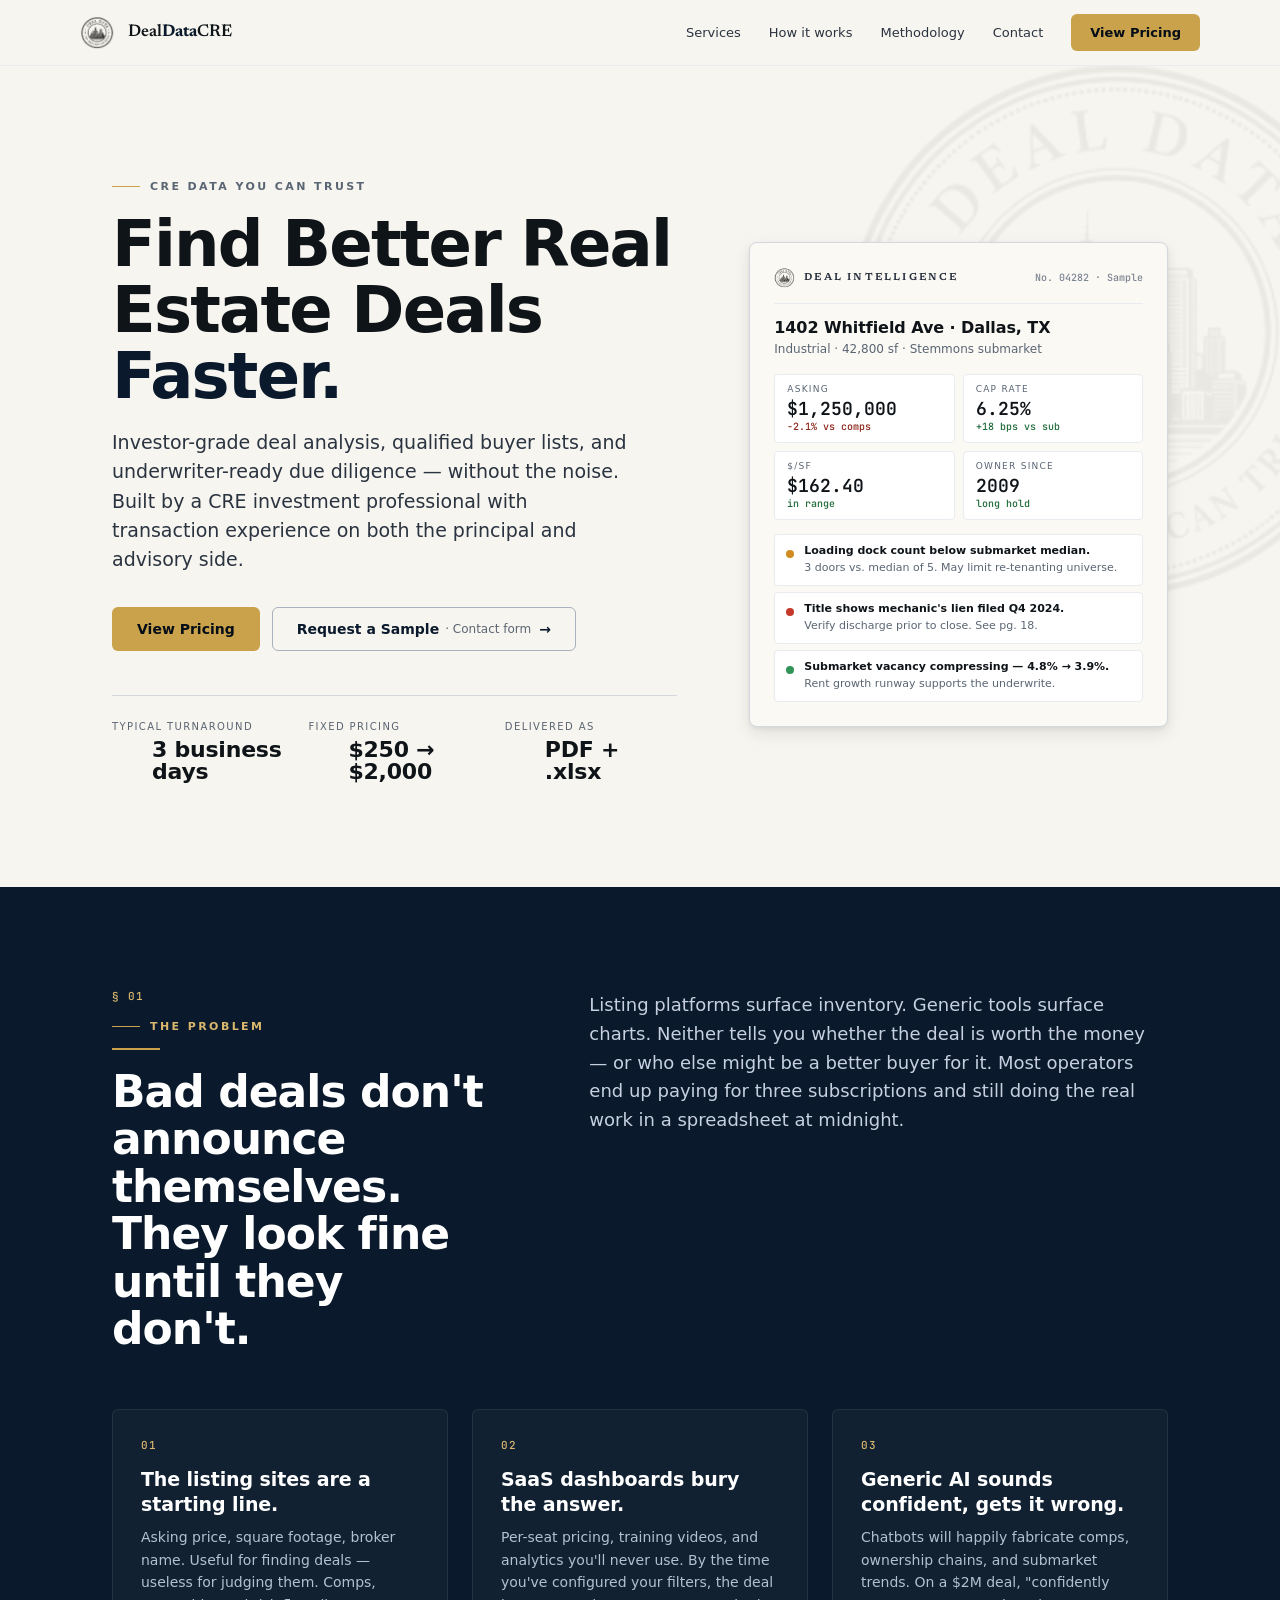
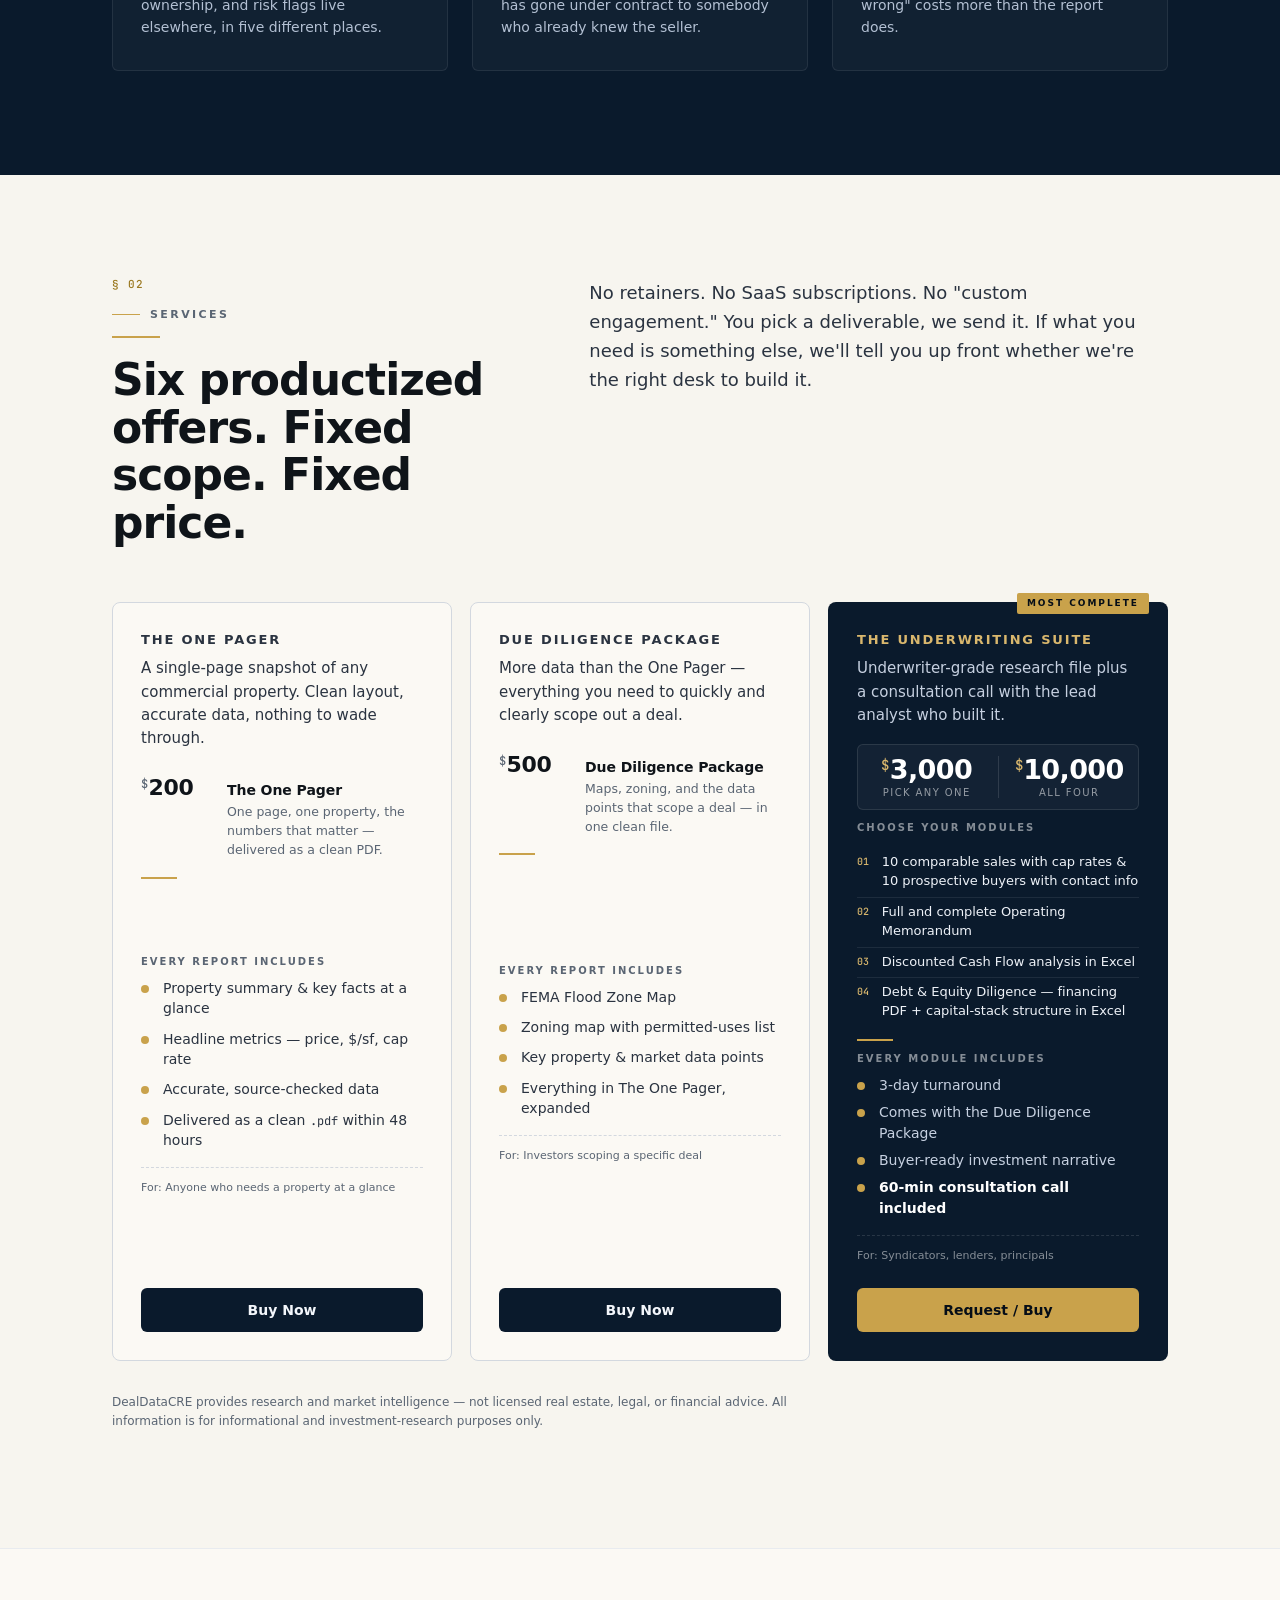
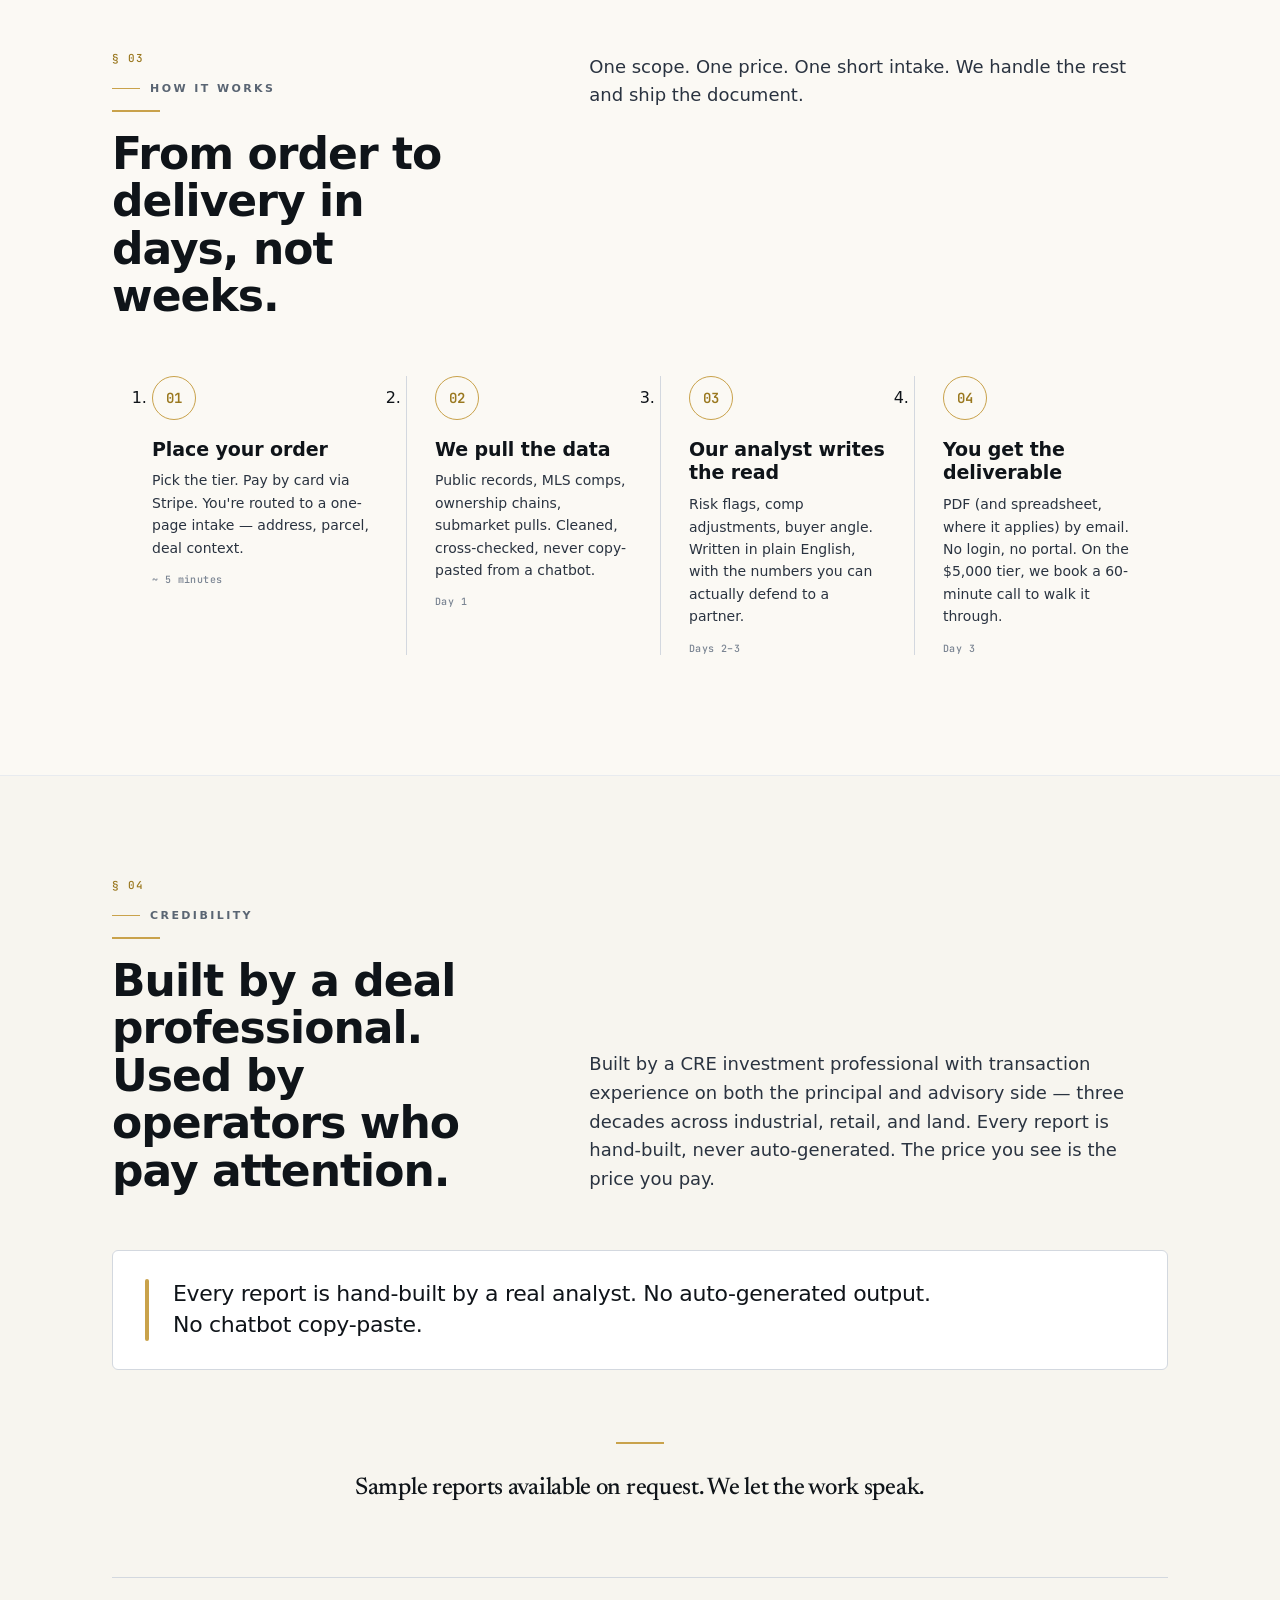
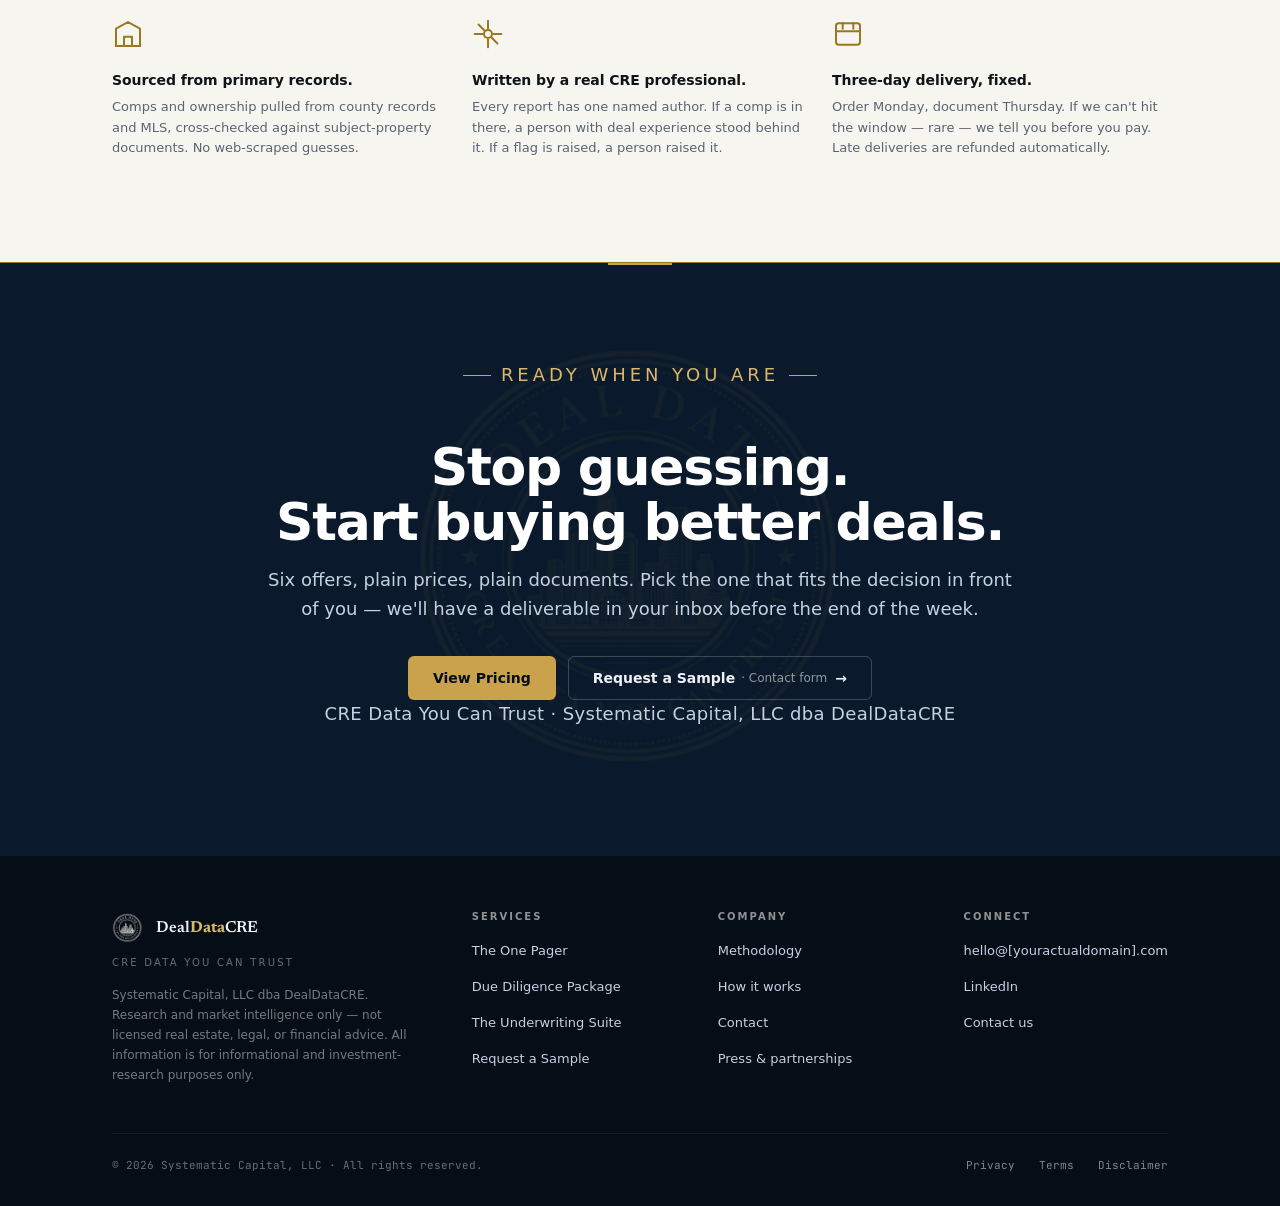
==== commit de764d2e: "Add files via upload" ====
--- a/index.html
+++ b/index.html
@@ -270,7 +270,7 @@
           </ul>
           <div class="tier__for">For: Anyone who needs a property at a glance</div>
           <div class="tier__cta">
-            <a class="btn btn--lg btn--secondary" href="#contact">Buy Now</a>
+            <a class="btn btn--lg btn--secondary" href="one-pager.html">Buy Now</a>
           </div>
         </article>
 
--- a/styles.css
+++ b/styles.css
@@ -320,8 +320,8 @@
   background: var(--paper-25);
   border: 1px solid var(--ink-200);
   border-radius: 8px;
-  padding: 32px 28px 30px;
-  display: flex; flex-direction: column; gap: 14px;
+  padding: 30px 28px 28px;
+  display: flex; flex-direction: column; gap: 11px;
   position: relative;
   transition: transform 180ms var(--ease-out), box-shadow 180ms var(--ease-out);
 }
@@ -403,7 +403,7 @@
   letter-spacing: .2em;
   text-transform: uppercase;
   color: var(--ink-500);
-  margin-top: 6px;
+  margin-top: 2px;
 }
 .tier--premium .tier__includes { color: rgba(255,255,255,0.5); }
 
@@ -413,8 +413,8 @@
   grid-template-columns: 1fr auto 1fr;
   align-items: center;
   gap: 4px;
-  margin: 6px 0 2px;
-  padding: 18px 8px;
+  margin: 2px 0 0;
+  padding: 11px 8px;
   background: rgba(255,255,255,0.04);
   border: 1px solid rgba(255,255,255,0.10);
   border-radius: 6px;
@@ -427,7 +427,7 @@
   text-align: center;
 }
 .tier__pricebanner-opt .amt {
-  font: 600 30px/1 var(--font-sans);
+  font: 600 27px/1 var(--font-sans);
   color: #fff;
   letter-spacing: -0.022em;
   font-variant-numeric: tabular-nums;
@@ -467,7 +467,7 @@
   grid-template-columns: auto 1fr;
   align-items: start;
   gap: 12px;
-  padding: 11px 0;
+  padding: 5px 0;
   border-top: 1px solid rgba(255,255,255,0.08);
 }
 .tier__menu li:first-child { border-top: 0; }
@@ -509,6 +509,12 @@
 .tier__cta { margin-top: auto; padding-top: 14px; }
 .tier__cta .btn { width: 100%; }
 
+/* In the two lighter cards, split the leftover height into two balanced
+   gaps (above the bullet block and above the CTA) so it reads as breathing
+   room rather than one dead zone under the button. The premium card is dense
+   enough that its CTA stays naturally pinned to the bottom. */
+.tier:not(.tier--premium) .tier__includes { margin-top: auto; }
+
 .tier--premium {
   background: var(--navy-900);
   color: #eef2f8;
@@ -519,6 +525,7 @@
 .tier--premium .tier__name { color: var(--gold-400); }
 .tier--premium .tier__desc { color: #c6d0e0; }
 .tier--premium .tier__list li { color: #c6d0e0; }
+.tier--premium .tier__list { gap: 7px; }
 .tier--premium .tier__for { color: rgba(255,255,255,.5); border-top-color: rgba(255,255,255,0.12); }
 .tier__ribbon {
   position: absolute; top: -10px; right: 18px;
@@ -871,3 +878,554 @@
   .final h2 { font-size: 38px; }
   .credibility-head h2, .section__head .left h2 { font-size: 34px; }
 }
+
+/* ============================================================
+   ORDER / INTAKE PAGE  (one-pager.html)
+   ============================================================ */
+.order {
+  padding: 56px 0 96px;
+  background: var(--paper-50);
+  min-height: 70vh;
+}
+.order__back {
+  display: inline-flex; align-items: center; gap: 8px;
+  font: 500 12px/1 var(--font-sans);
+  color: var(--ink-500);
+  text-decoration: none;
+  margin-bottom: 28px;
+}
+.order__back:hover { color: var(--ink-900); }
+.order__back .arrow { transition: transform 180ms var(--ease-out); }
+.order__back:hover .arrow { transform: translateX(-2px); }
+
+.order__head { margin-bottom: 40px; }
+.order__topline {
+  display: flex; align-items: center; justify-content: space-between;
+  flex-wrap: wrap; gap: 16px 24px;
+  margin-bottom: 8px;
+}
+.order__topline .eyebrow { margin: 0; }
+.format-tabs { display: flex; align-items: center; gap: 6px; flex-wrap: wrap; }
+.format-tab {
+  display: inline-flex; align-items: center;
+  font: 600 12.5px/1 var(--font-sans);
+  color: var(--navy-900);
+  text-decoration: none;
+  padding: 10px 16px;
+  border-radius: 6px;
+  border: 1px solid transparent;
+  white-space: nowrap;
+  transition: background 180ms var(--ease-out), color 180ms, border-color 180ms;
+}
+.format-tab:hover { background: var(--ink-100); color: var(--ink-900); }
+.format-tab--active,
+.format-tab--active:hover {
+  background: var(--gold-500);
+  color: var(--navy-950);
+}
+.order__head h1 {
+  margin: 14px 0 12px;
+  font: 600 44px/1.06 var(--font-sans);
+  letter-spacing: -0.024em;
+  color: var(--ink-900);
+  max-width: 720px;
+}
+.order__head .lede {
+  font: 400 18px/1.6 var(--font-sans);
+  color: var(--ink-700);
+  margin: 0;
+  max-width: 760px;
+}
+.order__meta {
+  display: grid;
+  grid-template-columns: minmax(0, 0.95fr) minmax(0, 1.05fr);
+  gap: 44px;
+  margin-top: 22px; padding-top: 20px;
+  border-top: 1px solid var(--ink-200);
+}
+.order__meta-group { display: flex; flex-wrap: wrap; gap: 28px; }
+.order__meta .m { display: flex; flex-direction: column; gap: 5px; }
+.order__meta .m .l {
+  font: 500 10px/1 var(--font-sans);
+  letter-spacing: .14em; text-transform: uppercase;
+  color: var(--ink-500);
+}
+.order__meta .m .v {
+  font: 600 18px/1 var(--font-sans);
+  color: var(--ink-900);
+  font-variant-numeric: tabular-nums;
+}
+
+.order__grid {
+  display: grid;
+  grid-template-columns: minmax(0, 0.95fr) minmax(0, 1.05fr);
+  gap: 44px;
+  align-items: start;
+}
+
+/* ---------- Intake form ---------- */
+.intake {
+  background: var(--paper-0);
+  border: 1px solid var(--ink-200);
+  border-radius: 8px;
+  padding: 32px;
+  box-shadow: var(--shadow-2);
+}
+.intake__legend {
+  font: 600 11px/1 var(--font-sans);
+  letter-spacing: .2em; text-transform: uppercase;
+  color: var(--ink-500);
+  margin: 0 0 20px;
+  padding-bottom: 14px;
+  border-bottom: 1px solid var(--ink-100);
+}
+.fields {
+  display: grid;
+  grid-template-columns: 1fr 1fr;
+  gap: 18px;
+}
+.field { display: flex; flex-direction: column; gap: 7px; min-width: 0; }
+.field--full { grid-column: 1 / -1; }
+.field > label {
+  font: 600 12px/1.2 var(--font-sans);
+  color: var(--ink-700);
+  letter-spacing: .01em;
+}
+.field .req { color: var(--gold-700); margin-left: 2px; }
+.field .help {
+  font: 400 11.5px/1.4 var(--font-sans);
+  color: var(--ink-500);
+  margin: -2px 0 0;
+}
+.field input,
+.field select,
+.field textarea {
+  font: 400 14px/1.4 var(--font-sans);
+  color: var(--ink-900);
+  background: var(--paper-0);
+  border: 1px solid var(--ink-200);
+  border-radius: 4px;
+  padding: 11px 12px;
+  width: 100%;
+  transition: border-color 160ms var(--ease-out), box-shadow 160ms var(--ease-out);
+  -webkit-appearance: none; appearance: none;
+}
+.field input::placeholder,
+.field textarea::placeholder { color: var(--ink-300); }
+/* Native date field: ghost the mm/dd/yyyy placeholder to match other examples,
+   restore dark text once a date is actually picked (.filled set in order.js). */
+.field input[type="date"]::-webkit-datetime-edit { color: var(--ink-300); }
+.field input[type="date"].filled::-webkit-datetime-edit { color: var(--ink-900); }
+.field textarea { resize: vertical; min-height: 96px; line-height: 1.55; padding-bottom: 28px; }
+.field select {
+  background-image: url("data:image/svg+xml,%3Csvg xmlns='http://www.w3.org/2000/svg' width='12' height='8' viewBox='0 0 12 8'%3E%3Cpath d='M1 1l5 5 5-5' fill='none' stroke='%235a6573' stroke-width='1.5' stroke-linecap='round'/%3E%3C/svg%3E");
+  background-repeat: no-repeat;
+  background-position: right 12px center;
+  padding-right: 34px;
+  cursor: pointer;
+}
+.field input:focus,
+.field select:focus,
+.field textarea:focus {
+  outline: none;
+  border-color: var(--gold-500);
+  box-shadow: var(--shadow-gold-glow);
+}
+.field input:read-only,
+.field input[readonly] {
+  background: var(--paper-25);
+  color: var(--ink-500);
+  cursor: not-allowed;
+  border-style: dashed;
+}
+.field.is-invalid input,
+.field.is-invalid select,
+.field.is-invalid textarea { border-color: var(--neg-500); }
+.field__err {
+  font: 500 11px/1.3 var(--font-sans);
+  color: var(--neg-700);
+  display: none;
+}
+.field.is-invalid .field__err { display: block; }
+.field { position: relative; }
+.field__count {
+  position: absolute;
+  right: 13px;
+  bottom: 11px;
+  font: 400 14px/1 var(--font-sans);
+  color: var(--ink-300);
+  text-align: right;
+  pointer-events: none;
+}
+.field__count.over { color: var(--neg-700); }
+
+.order__note {
+  display: flex; gap: 14px; align-items: flex-start;
+  margin: 26px 0 0;
+  padding: 16px 18px;
+  background: var(--paper-25);
+  border: 1px solid var(--ink-200);
+  border-left: 3px solid var(--gold-500);
+  border-radius: 4px;
+}
+.order__note p {
+  margin: 0;
+  font: 400 13px/1.55 var(--font-sans);
+  color: var(--ink-700);
+}
+.order__note a { color: var(--navy-700); font-weight: 600; }
+
+.order__actions {
+  margin-top: 64px;
+  display: flex; flex-direction: column; align-items: flex-start; gap: 14px;
+}
+.order__actions .btn { min-width: 200px; }
+.order__actions .secure {
+  display: inline-flex; align-items: center; gap: 7px;
+  font: 400 12px/1 var(--font-sans);
+  color: var(--ink-500);
+  margin-left: 2px;
+}
+.order__actions .secure svg { width: 13px; height: 13px; color: var(--ink-400); }
+
+/* ---------- Deliverable preview (right column) ---------- */
+.deliverable { position: sticky; top: 88px; }
+.deliverable__label {
+  font: 600 10px/1 var(--font-sans);
+  letter-spacing: .2em; text-transform: uppercase;
+  color: var(--ink-500);
+  margin: 0 0 14px;
+}
+/* The on-brand placeholder document. Swap .specimen-sheet for an <img> later. */
+.specimen-sheet {
+  background: var(--paper-0);
+  border: 1px solid var(--ink-200);
+  border-radius: 6px;
+  box-shadow: var(--shadow-4);
+  overflow: hidden;
+  position: relative;
+}
+.specimen-sheet::after {
+  content: "SAMPLE";
+  position: absolute; top: 18px; right: -34px;
+  transform: rotate(45deg);
+  background: var(--gold-500);
+  color: var(--navy-950);
+  font: 600 9px/1 var(--font-sans);
+  letter-spacing: .24em;
+  padding: 5px 44px;
+}
+.specimen-sheet__top {
+  background: var(--navy-900);
+  color: #eef2f8;
+  padding: 20px 24px;
+  display: flex; align-items: center; justify-content: space-between;
+}
+.specimen-sheet__top .brand { display: flex; align-items: center; gap: 10px; }
+.specimen-sheet__top .brand img { width: 26px; height: 26px; }
+.specimen-sheet__top .brand b { font: 600 13px/1 var(--font-serif); color: #fff; }
+.specimen-sheet__top .brand b span { color: var(--gold-400); }
+.specimen-sheet__top .kicker {
+  font: 600 9px/1 var(--font-sans);
+  letter-spacing: .22em; text-transform: uppercase;
+  color: var(--gold-400);
+}
+.specimen-sheet__body { padding: 24px; }
+.specimen-sheet__title {
+  font: 600 19px/1.2 var(--font-sans);
+  color: var(--ink-900);
+  letter-spacing: -0.01em;
+  margin: 0 0 3px;
+}
+.specimen-sheet__sub {
+  font: 400 12.5px/1.4 var(--font-mono);
+  color: var(--ink-500);
+  margin: 0 0 20px;
+}
+.specimen-sheet__kpis {
+  display: grid; grid-template-columns: 1fr 1fr 1fr; gap: 10px;
+  margin-bottom: 20px;
+}
+.specimen-sheet__kpi {
+  border: 1px solid var(--ink-100);
+  border-radius: 4px;
+  padding: 11px 12px;
+  background: var(--paper-25);
+}
+.specimen-sheet__kpi .n {
+  font: 500 8.5px/1 var(--font-sans);
+  letter-spacing: .12em; text-transform: uppercase;
+  color: var(--ink-500); margin-bottom: 6px;
+}
+.specimen-sheet__kpi .v {
+  font: 600 17px/1 var(--font-mono);
+  color: var(--ink-900); font-variant-numeric: tabular-nums;
+}
+.specimen-sheet__rows { display: flex; flex-direction: column; gap: 0; }
+.specimen-sheet__row {
+  display: grid; grid-template-columns: 120px 1fr;
+  gap: 14px; align-items: baseline;
+  padding: 9px 0;
+  border-top: 1px solid var(--ink-100);
+}
+.specimen-sheet__row:first-child { border-top: 0; }
+.specimen-sheet__row .k {
+  font: 500 11px/1.3 var(--font-sans);
+  letter-spacing: .04em; text-transform: uppercase;
+  color: var(--ink-500);
+}
+.specimen-sheet__row .d {
+  font: 400 13px/1.45 var(--font-sans);
+  color: var(--ink-800, var(--ink-700));
+}
+.specimen-sheet__foot {
+  margin-top: 18px; padding-top: 14px;
+  border-top: 1px solid var(--ink-200);
+  font: 400 10.5px/1.5 var(--font-mono);
+  color: var(--ink-400);
+}
+.deliverable__caption {
+  margin: 14px 2px 0;
+  font: 400 12px/1.55 var(--font-sans);
+  color: var(--ink-500);
+  text-wrap: pretty;
+}
+.deliverable__caption a { color: var(--navy-700); text-decoration: none; font-weight: 600; }
+.deliverable__caption a:hover { color: var(--navy-900); }
+
+.deliverable__list {
+  list-style: none; margin: 0 0 4px; padding: 0;
+  display: flex; flex-direction: column; gap: 12px;
+}
+.deliverable__list li {
+  font: 400 13.5px/1.5 var(--font-sans);
+  color: var(--ink-700);
+  padding-left: 18px; position: relative;
+}
+.deliverable__list li::before {
+  content: ""; position: absolute; left: 0; top: 8px;
+  width: 7px; height: 7px; border-radius: 50%;
+  background: var(--gold-500);
+}
+.deliverable__list li strong { color: var(--ink-900); font-weight: 600; }
+.deliverable__dl { width: 100%; margin-top: 16px; }
+
+/* When the sample report is embedded inline in the right column (beside the
+   form) rather than as a full-width band, strip the band chrome. */
+.ddcre-sample.ddcre-sample--inline {
+  background: transparent;
+  border: 0;
+  padding: 0;
+}
+.ddcre-sample--inline .ddcre-sample__actions--inline {
+  justify-content: flex-start;
+  margin-top: 16px;
+}
+
+/* ============================================================
+   DISCLAIMER MODAL
+   ============================================================ */
+.modal-overlay {
+  position: fixed; inset: 0; z-index: 200;
+  display: flex; align-items: center; justify-content: center;
+  padding: 24px;
+  background: rgba(5, 13, 23, 0.62);
+  -webkit-backdrop-filter: blur(3px); backdrop-filter: blur(3px);
+  opacity: 0; visibility: hidden;
+  transition: opacity 200ms var(--ease-out), visibility 200ms;
+}
+.modal-overlay.is-open { opacity: 1; visibility: visible; }
+.modal {
+  background: var(--paper-0);
+  border-radius: 10px;
+  box-shadow: var(--shadow-4);
+  width: min(680px, 100%);
+  max-height: min(86vh, 760px);
+  display: flex; flex-direction: column;
+  overflow: hidden;
+  transform: translateY(12px) scale(0.99);
+  transition: transform 220ms var(--ease-out);
+}
+.modal-overlay.is-open .modal { transform: none; }
+.modal__head {
+  padding: 22px 28px 18px;
+  border-bottom: 1px solid var(--ink-100);
+  display: flex; align-items: flex-start; justify-content: space-between; gap: 16px;
+}
+.modal__head .eyebrow { margin-bottom: 8px; }
+.modal__head h2 {
+  margin: 0;
+  font: 600 21px/1.2 var(--font-sans);
+  letter-spacing: -0.012em;
+  color: var(--ink-900);
+}
+.modal__close {
+  flex-shrink: 0;
+  width: 34px; height: 34px;
+  display: inline-flex; align-items: center; justify-content: center;
+  border: 1px solid var(--ink-200);
+  background: var(--paper-0);
+  border-radius: 6px; cursor: pointer;
+  color: var(--ink-500);
+  transition: background 160ms, color 160ms;
+}
+.modal__close:hover { background: var(--ink-100); color: var(--ink-900); }
+.modal__body {
+  padding: 8px 28px 4px;
+  overflow-y: auto;
+  flex: 1 1 auto;
+}
+.agreement { padding: 16px 0; }
+.agreement h3 {
+  font: 600 12px/1.4 var(--font-sans);
+  letter-spacing: .04em;
+  color: var(--ink-900);
+  margin: 18px 0 6px;
+  text-transform: uppercase;
+}
+.agreement h3:first-child { margin-top: 4px; }
+.agreement p {
+  font: 400 12.5px/1.65 var(--font-sans);
+  color: var(--ink-700);
+  margin: 0 0 10px;
+}
+.agreement p.lead {
+  font-weight: 600; color: var(--ink-900);
+  padding: 12px 14px; background: var(--paper-25);
+  border-left: 3px solid var(--gold-500); border-radius: 3px;
+}
+.agreement ul { margin: 0 0 12px; padding-left: 20px; }
+.agreement li { font: 400 12.5px/1.6 var(--font-sans); color: var(--ink-700); margin-bottom: 3px; }
+.agreement .caps { text-transform: none; }
+.agreement__sig {
+  margin-top: 16px; padding-top: 12px;
+  border-top: 1px solid var(--ink-100);
+  font: 400 11px/1.5 var(--font-mono); color: var(--ink-400);
+}
+.modal__foot {
+  padding: 18px 28px 22px;
+  border-top: 1px solid var(--ink-100);
+  background: var(--paper-25);
+}
+.modal__ack {
+  display: flex; align-items: flex-start; gap: 11px;
+  cursor: pointer; margin-bottom: 16px;
+}
+.modal__ack input {
+  width: 18px; height: 18px; margin-top: 1px;
+  accent-color: var(--gold-600);
+  flex-shrink: 0; cursor: pointer;
+}
+.modal__ack span {
+  font: 500 13.5px/1.45 var(--font-sans);
+  color: var(--ink-900);
+}
+.modal__actions { display: flex; gap: 12px; flex-wrap: wrap; }
+.modal__actions .btn { flex: 1 1 auto; min-width: 200px; }
+.btn:disabled,
+.btn[aria-disabled="true"] {
+  opacity: 0.5; cursor: not-allowed; pointer-events: none;
+}
+.btn--coming {
+  background: transparent;
+  color: var(--ink-500);
+  border: 1px dashed var(--ink-300);
+}
+.btn--coming .tag {
+  font: 500 10px/1 var(--font-mono);
+  color: var(--ink-400);
+}
+.modal__busy {
+  display: none;
+  margin-top: 14px;
+  font: 400 12.5px/1.4 var(--font-sans);
+  color: var(--ink-500);
+  align-items: center; gap: 9px;
+}
+.modal__busy.is-on { display: flex; }
+.modal__busy .spin {
+  width: 14px; height: 14px;
+  border: 2px solid var(--ink-200);
+  border-top-color: var(--gold-600);
+  border-radius: 50%;
+  animation: ddspin 700ms linear infinite;
+}
+.modal__err {
+  display: none;
+  margin-top: 12px;
+  padding: 10px 12px;
+  background: var(--neg-100);
+  border: 1px solid var(--neg-500);
+  border-radius: 4px;
+  font: 500 12.5px/1.45 var(--font-sans);
+  color: var(--neg-700);
+}
+.modal__err.is-on { display: block; }
+@keyframes ddspin { to { transform: rotate(360deg); } }
+@media (prefers-reduced-motion: reduce) {
+  .modal, .modal-overlay { transition: none; }
+  .modal__busy .spin { animation-duration: 1400ms; }
+}
+
+/* ============================================================
+   SIMPLE RESULT PAGES (success.html / cancel.html)
+   ============================================================ */
+.result {
+  min-height: 78vh;
+  display: flex; align-items: center;
+  background: var(--paper-50);
+  padding: 72px 0;
+}
+.result__card {
+  max-width: 640px; margin: 0 auto; text-align: center;
+}
+.result__seal { width: 64px; height: 64px; margin: 0 auto 22px; }
+.result__badge {
+  display: inline-flex; align-items: center; gap: 8px;
+  font: 600 10px/1 var(--font-sans);
+  letter-spacing: .2em; text-transform: uppercase;
+  padding: 7px 14px; border-radius: 999px;
+  margin-bottom: 20px;
+}
+.result__badge--ok { background: var(--pos-100); color: var(--pos-700); }
+.result__badge--warn { background: var(--warn-100); color: var(--warn-700); }
+.result h1 {
+  margin: 0 0 14px;
+  font: 600 40px/1.08 var(--font-sans);
+  letter-spacing: -0.022em; color: var(--ink-900);
+}
+.result p {
+  margin: 0 auto 14px; max-width: 520px;
+  font: 400 17px/1.6 var(--font-sans); color: var(--ink-700);
+}
+.result__note {
+  margin: 26px auto 0; max-width: 540px;
+  padding: 18px 20px; text-align: left;
+  background: var(--paper-0);
+  border: 1px solid var(--ink-200);
+  border-left: 3px solid var(--gold-500);
+  border-radius: 4px;
+}
+.result__note p { font-size: 13.5px; line-height: 1.6; margin: 0; }
+.result__note a { color: var(--navy-700); font-weight: 600; }
+.result__actions {
+  margin-top: 30px;
+  display: flex; gap: 12px; justify-content: center; flex-wrap: wrap;
+}
+
+/* ---------- Order page responsive ---------- */
+@media (max-width: 960px) {
+  /* Single column on tablets/phones: intake form first, sample deliverable
+     (preview + Download PDF button) explicitly stacked below it. */
+  .order__grid { grid-template-columns: 1fr; gap: 36px; }
+  .order__meta { grid-template-columns: 1fr; gap: 24px; }
+  .order__grid > section { order: 1; }
+  .deliverable { position: static; order: 2; margin-top: 4px; }
+  .order__head h1 { font-size: 34px; }
+}
+@media (max-width: 560px) {
+  .fields { grid-template-columns: 1fr; }
+  .intake { padding: 22px; }
+  .order__actions .btn, .modal__actions .btn { width: 100%; min-width: 0; }
+  .specimen-sheet__kpis { grid-template-columns: 1fr 1fr; }
+}
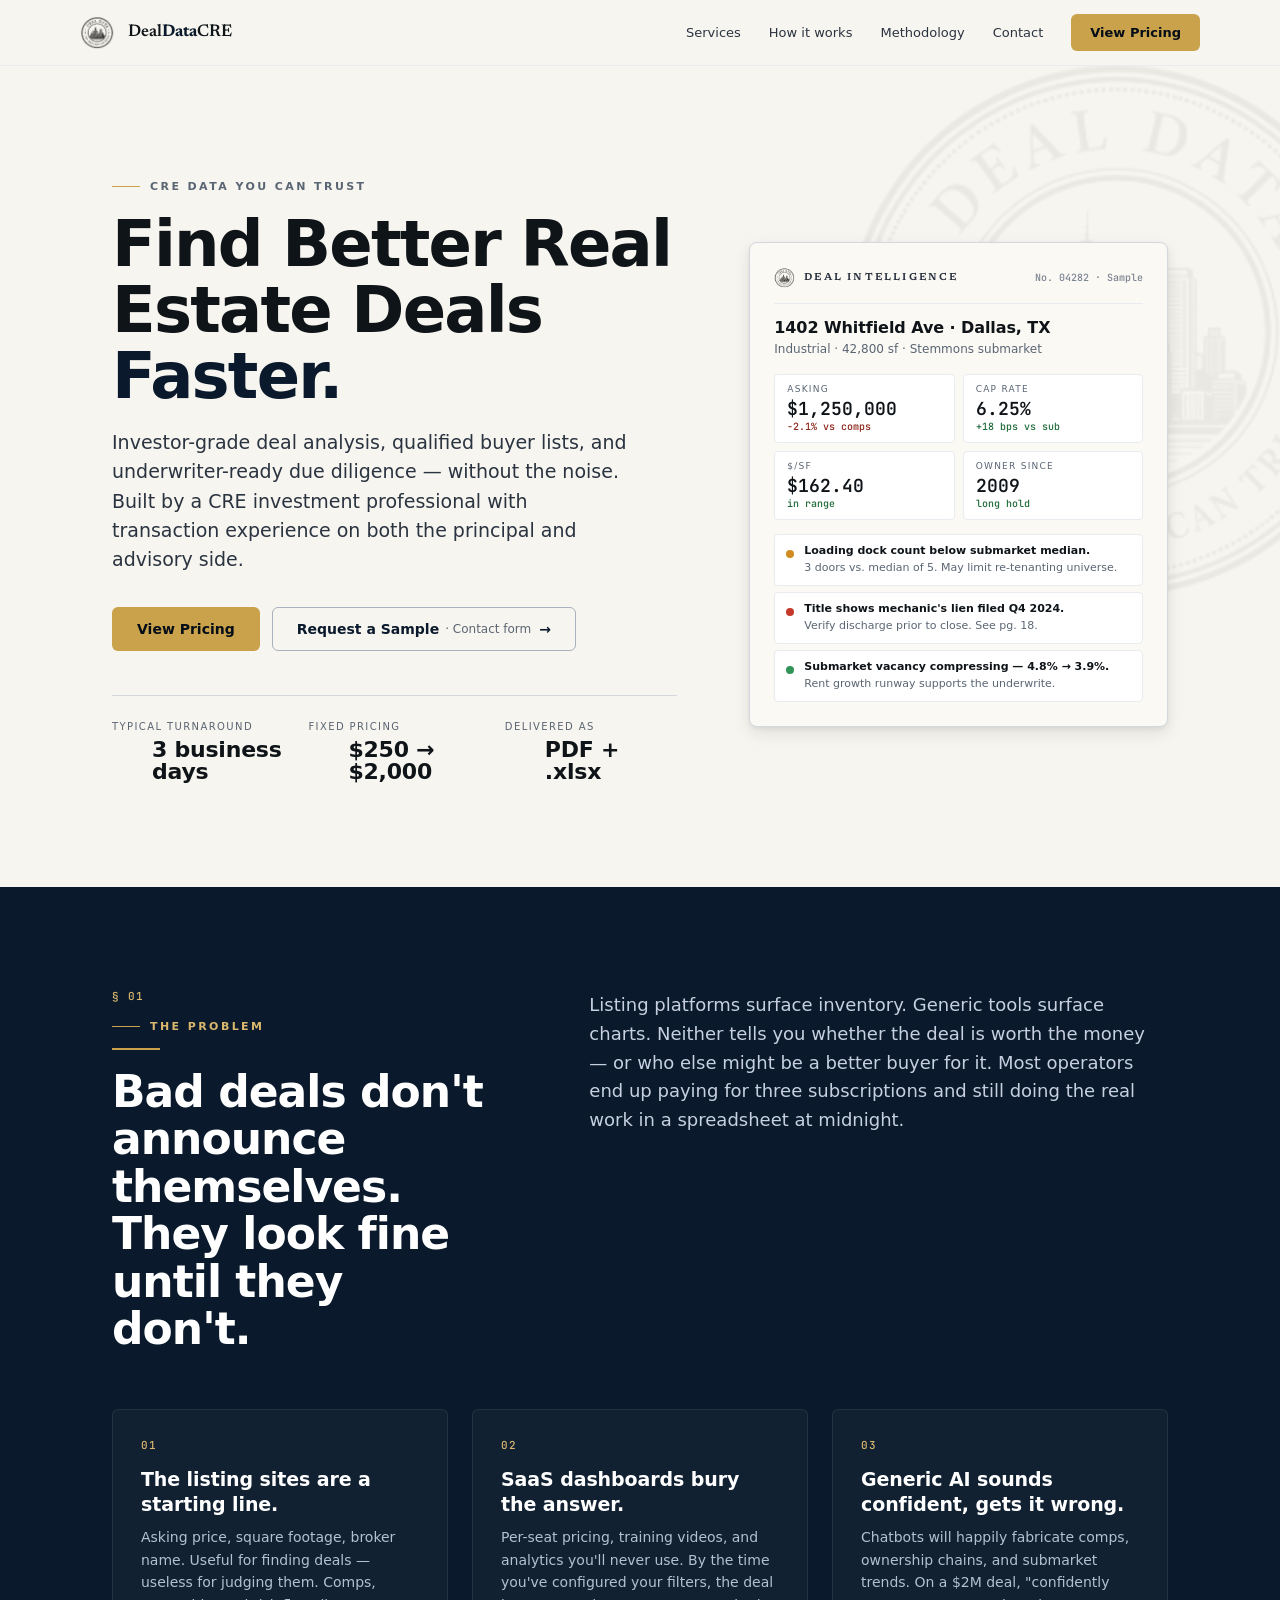
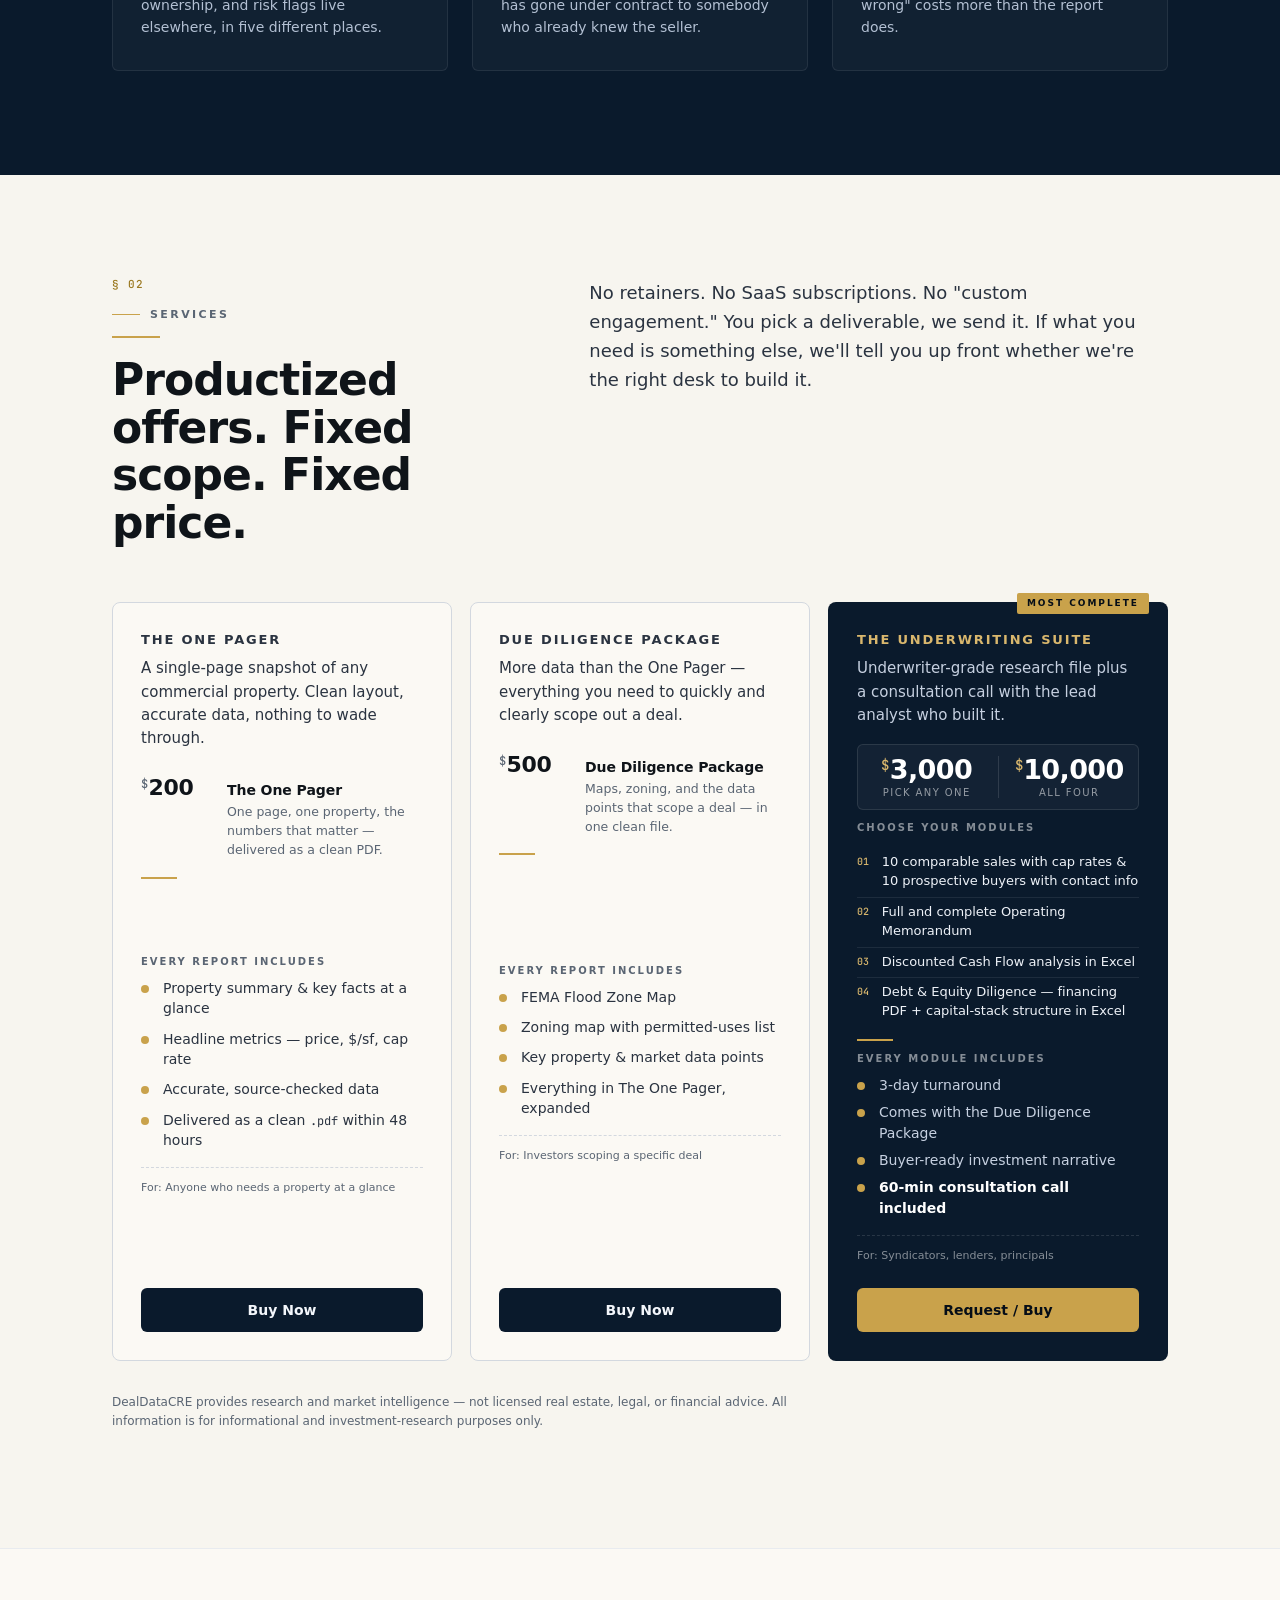
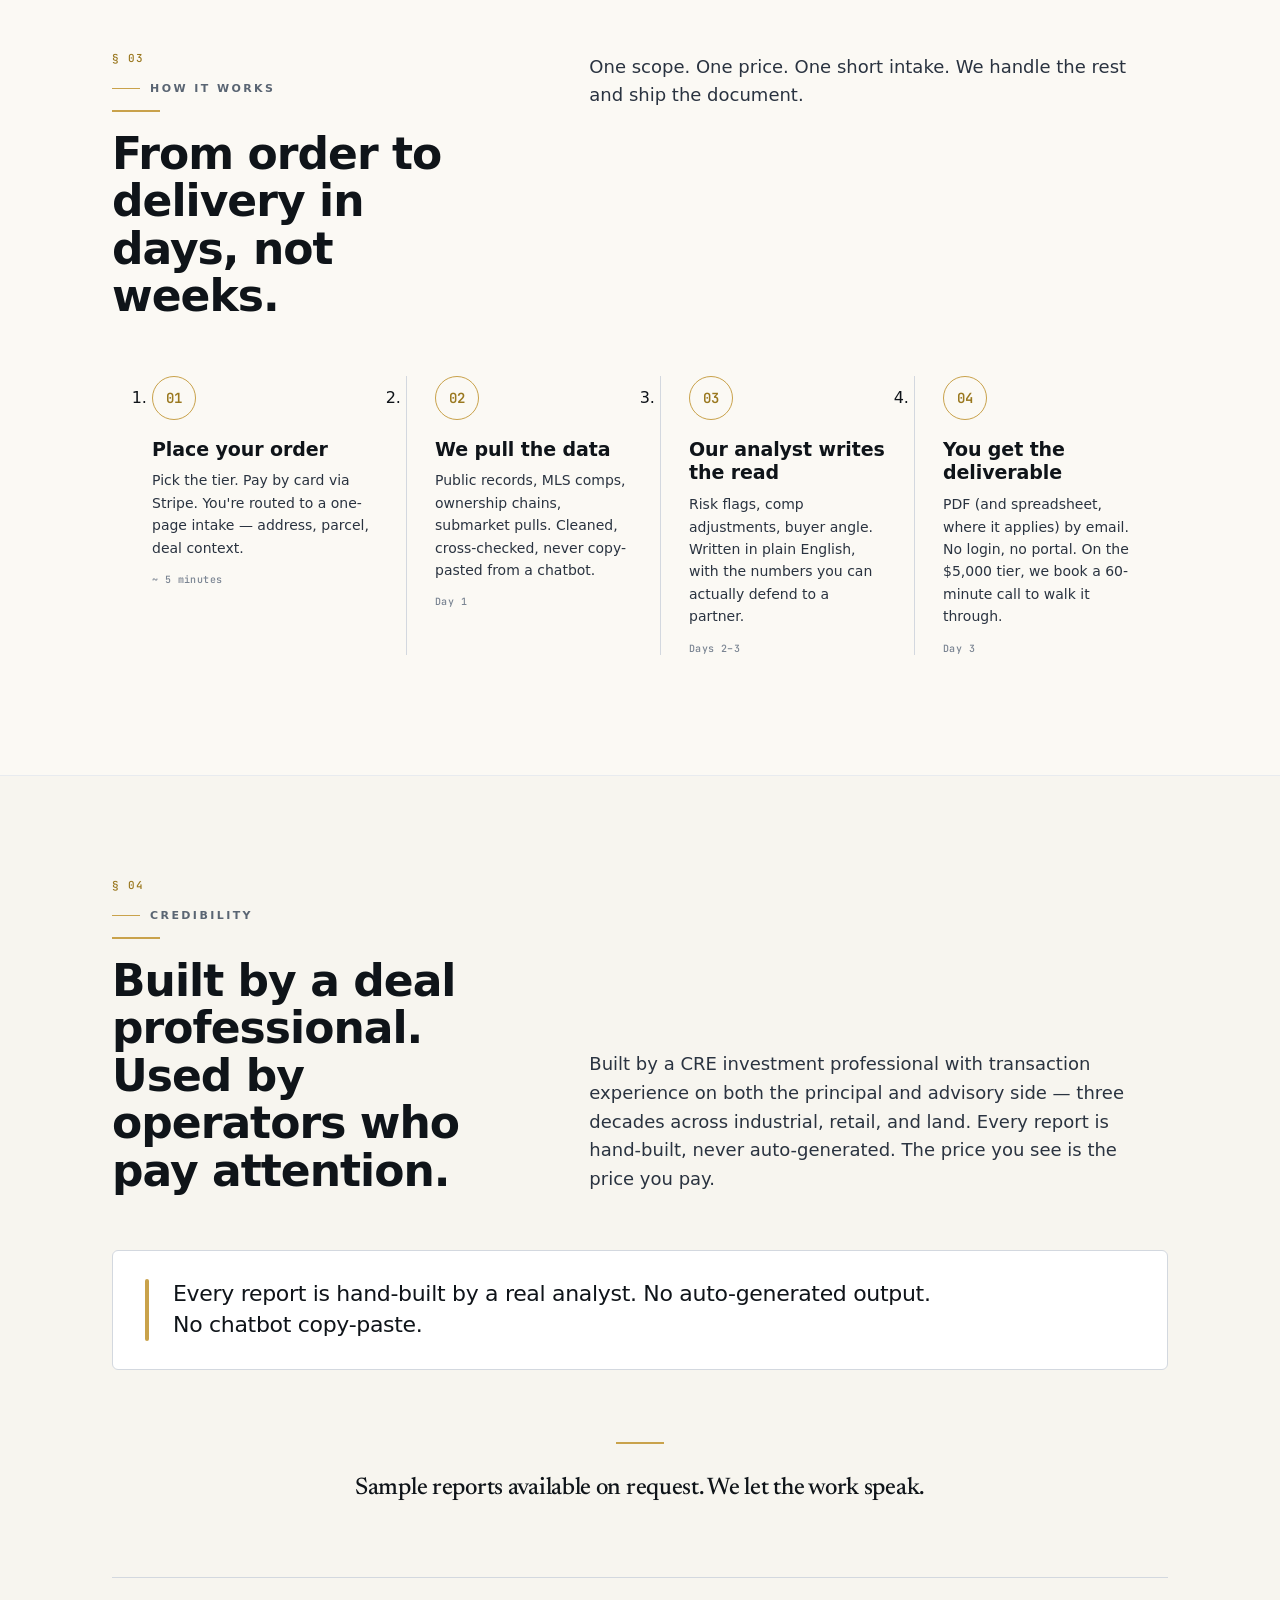
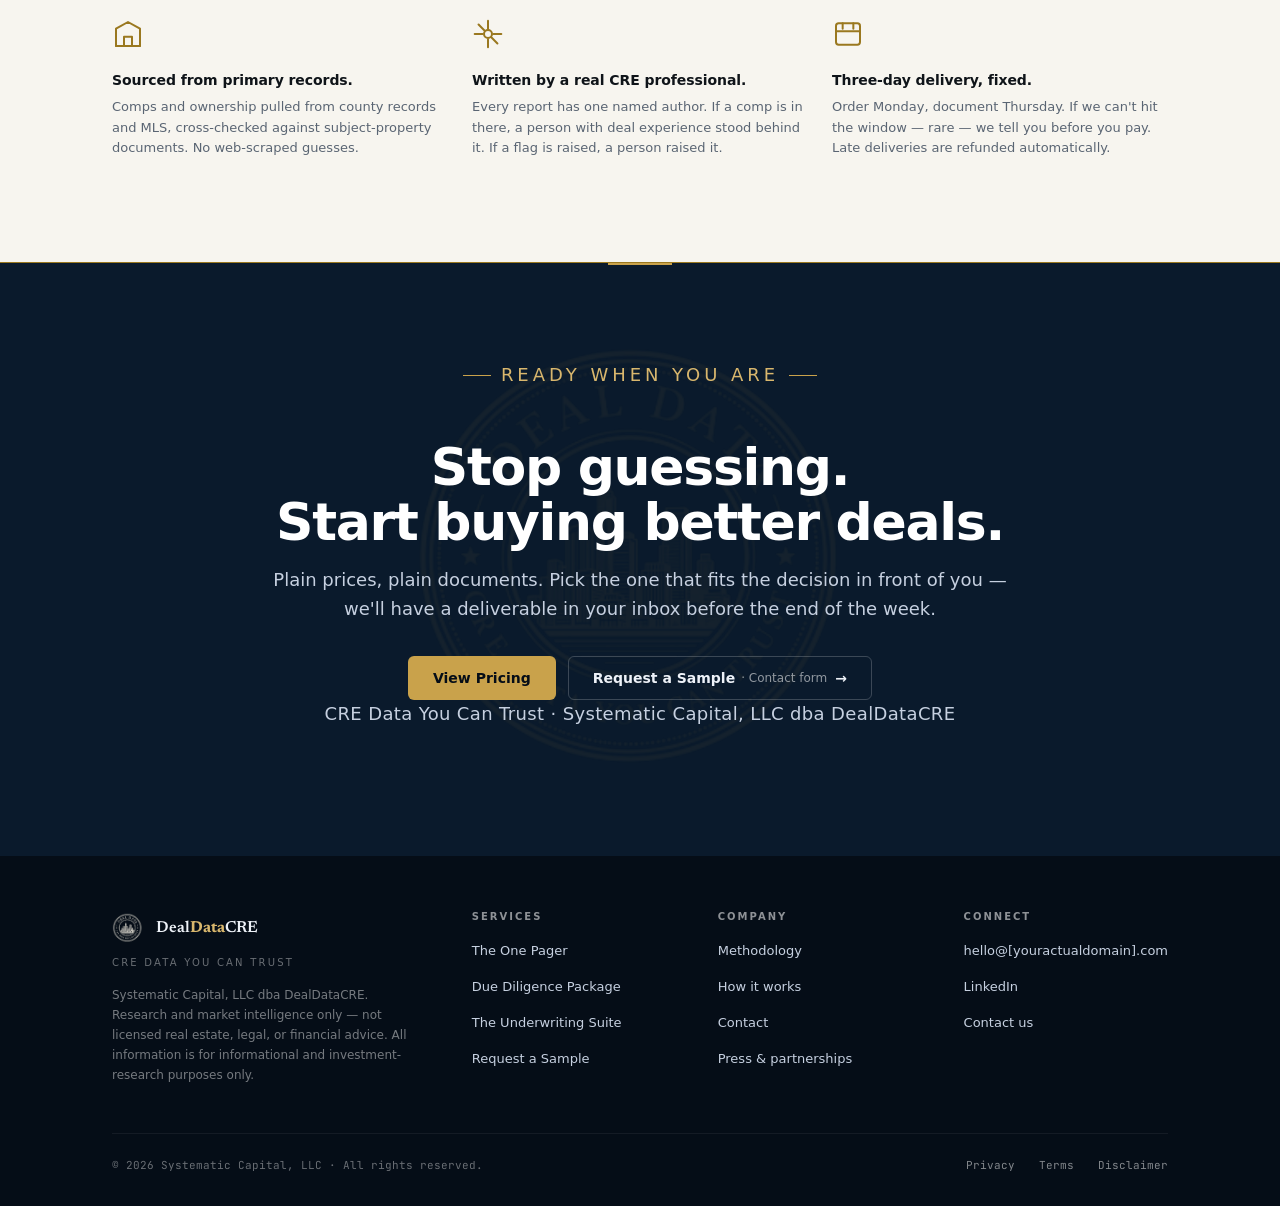
==== commit be910115: "Remove product-count claims from homepage" ====
--- a/index.html
+++ b/index.html
@@ -238,7 +238,7 @@
           <span class="section-num">§ 02</span>
           <p class="eyebrow"><span class="rule"></span>Services</p>
           <hr class="gold-rule" />
-          <h2>Six productized offers. Fixed scope. Fixed price.</h2>
+          <h2>Productized offers. Fixed scope. Fixed price.</h2>
         </div>
         <div class="right">
           <p class="lede">
@@ -477,7 +477,7 @@
       <div class="final__inner">
         <p class="eyebrow" style="justify-content:center; color:var(--gold-400);"><span class="rule"></span>Ready when you are<span class="rule"></span></p>
         <h2>Stop guessing.<br/>Start buying better deals.</h2>
-        <p>Six offers, plain prices, plain documents. Pick the one that fits the decision in front of you — we'll have a deliverable in your inbox before the end of the week.</p>
+        <p>Plain prices, plain documents. Pick the one that fits the decision in front of you — we'll have a deliverable in your inbox before the end of the week.</p>
         <div class="final__row">
           <a class="btn btn--primary btn--lg" href="#services">View Pricing</a>
           <a class="btn btn--ghost-light btn--lg" href="#contact" id="sample">Request a Sample <span class="btn__meta btn__meta--light">· Contact form</span> <span class="arrow" aria-hidden="true">→</span></a>
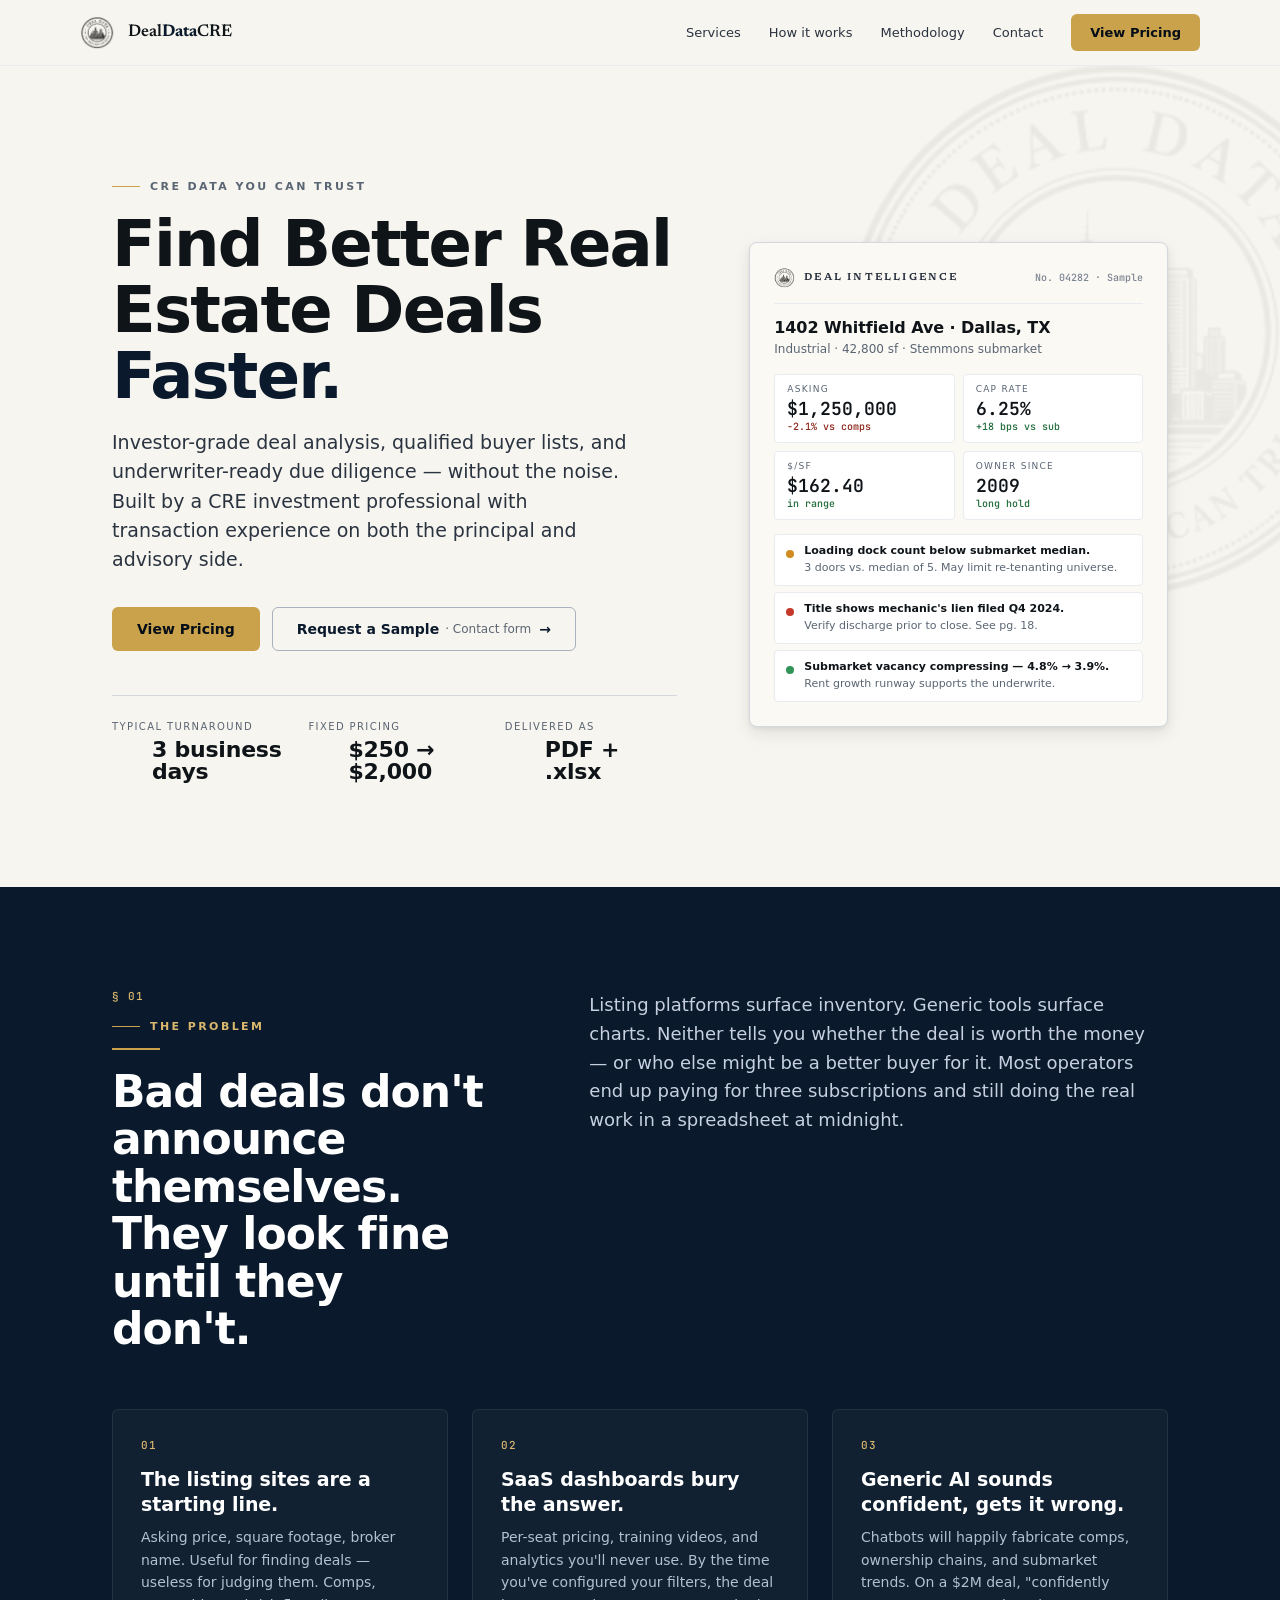
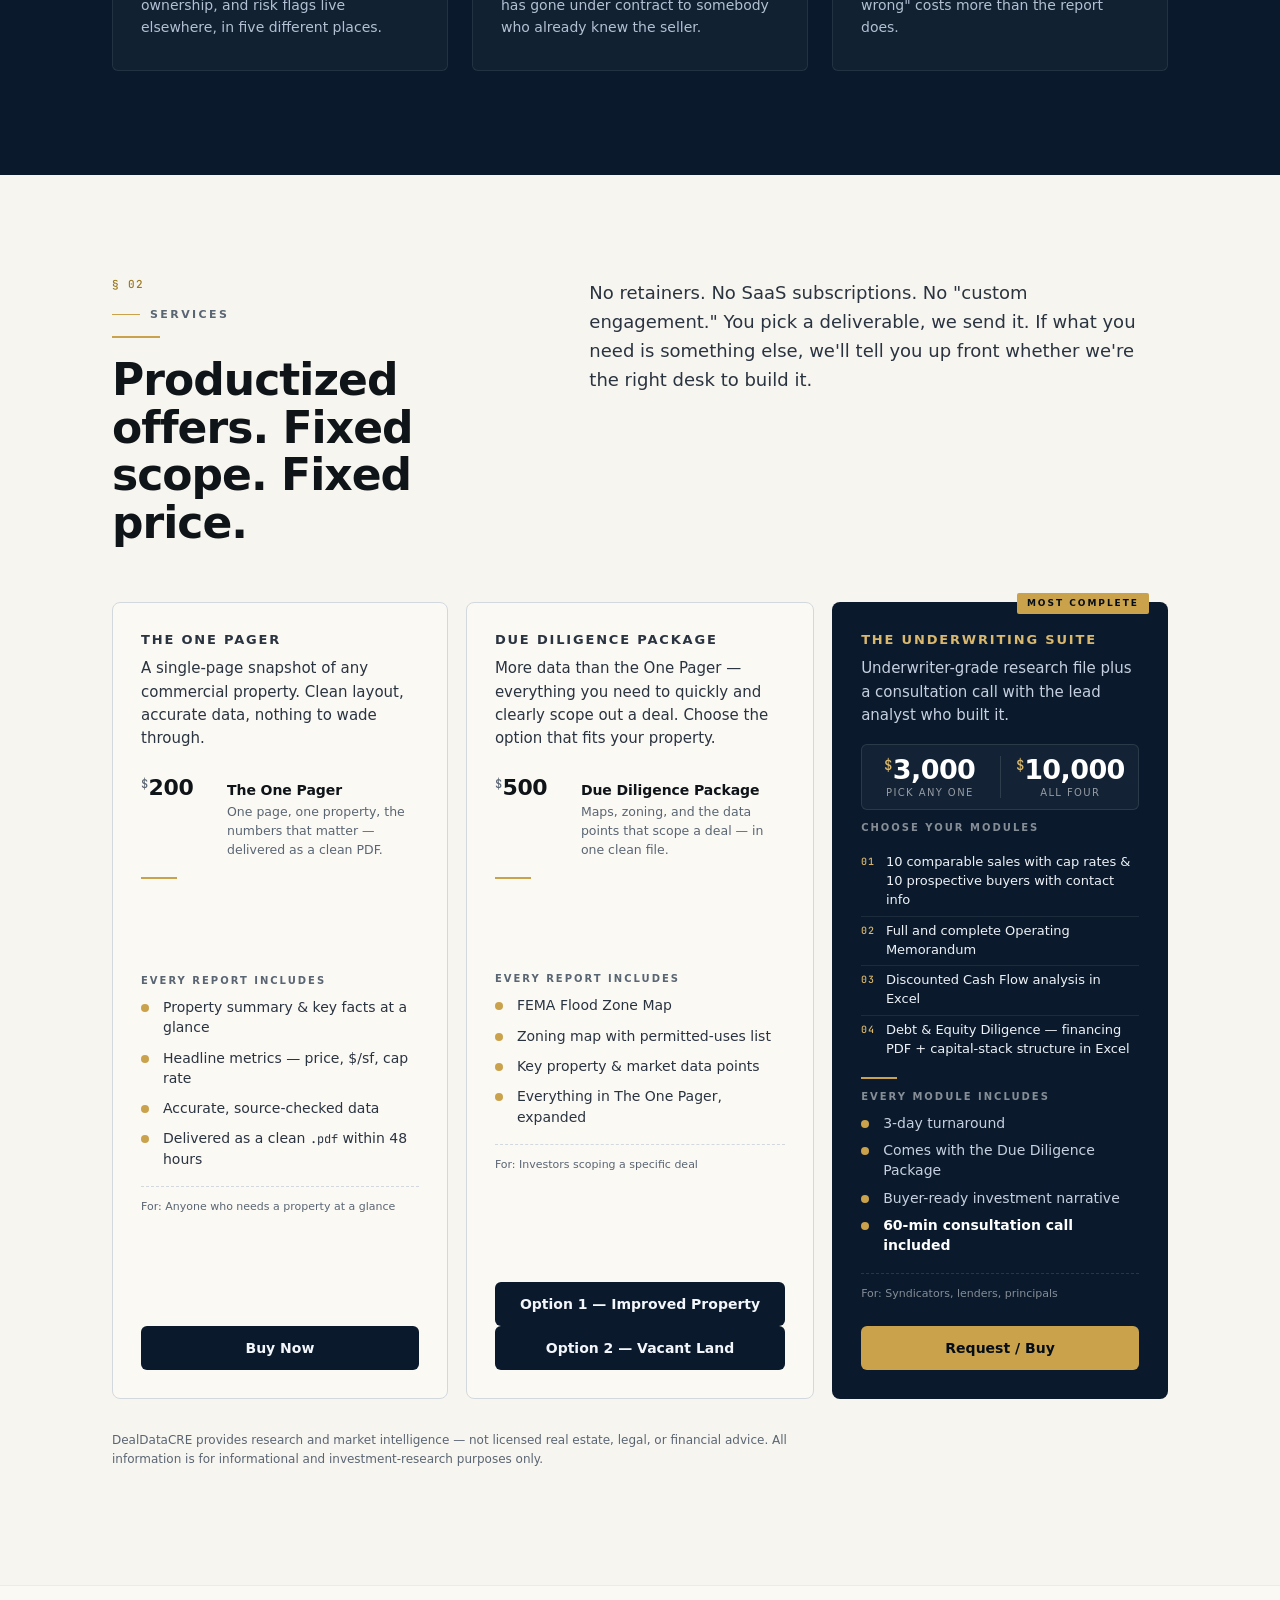
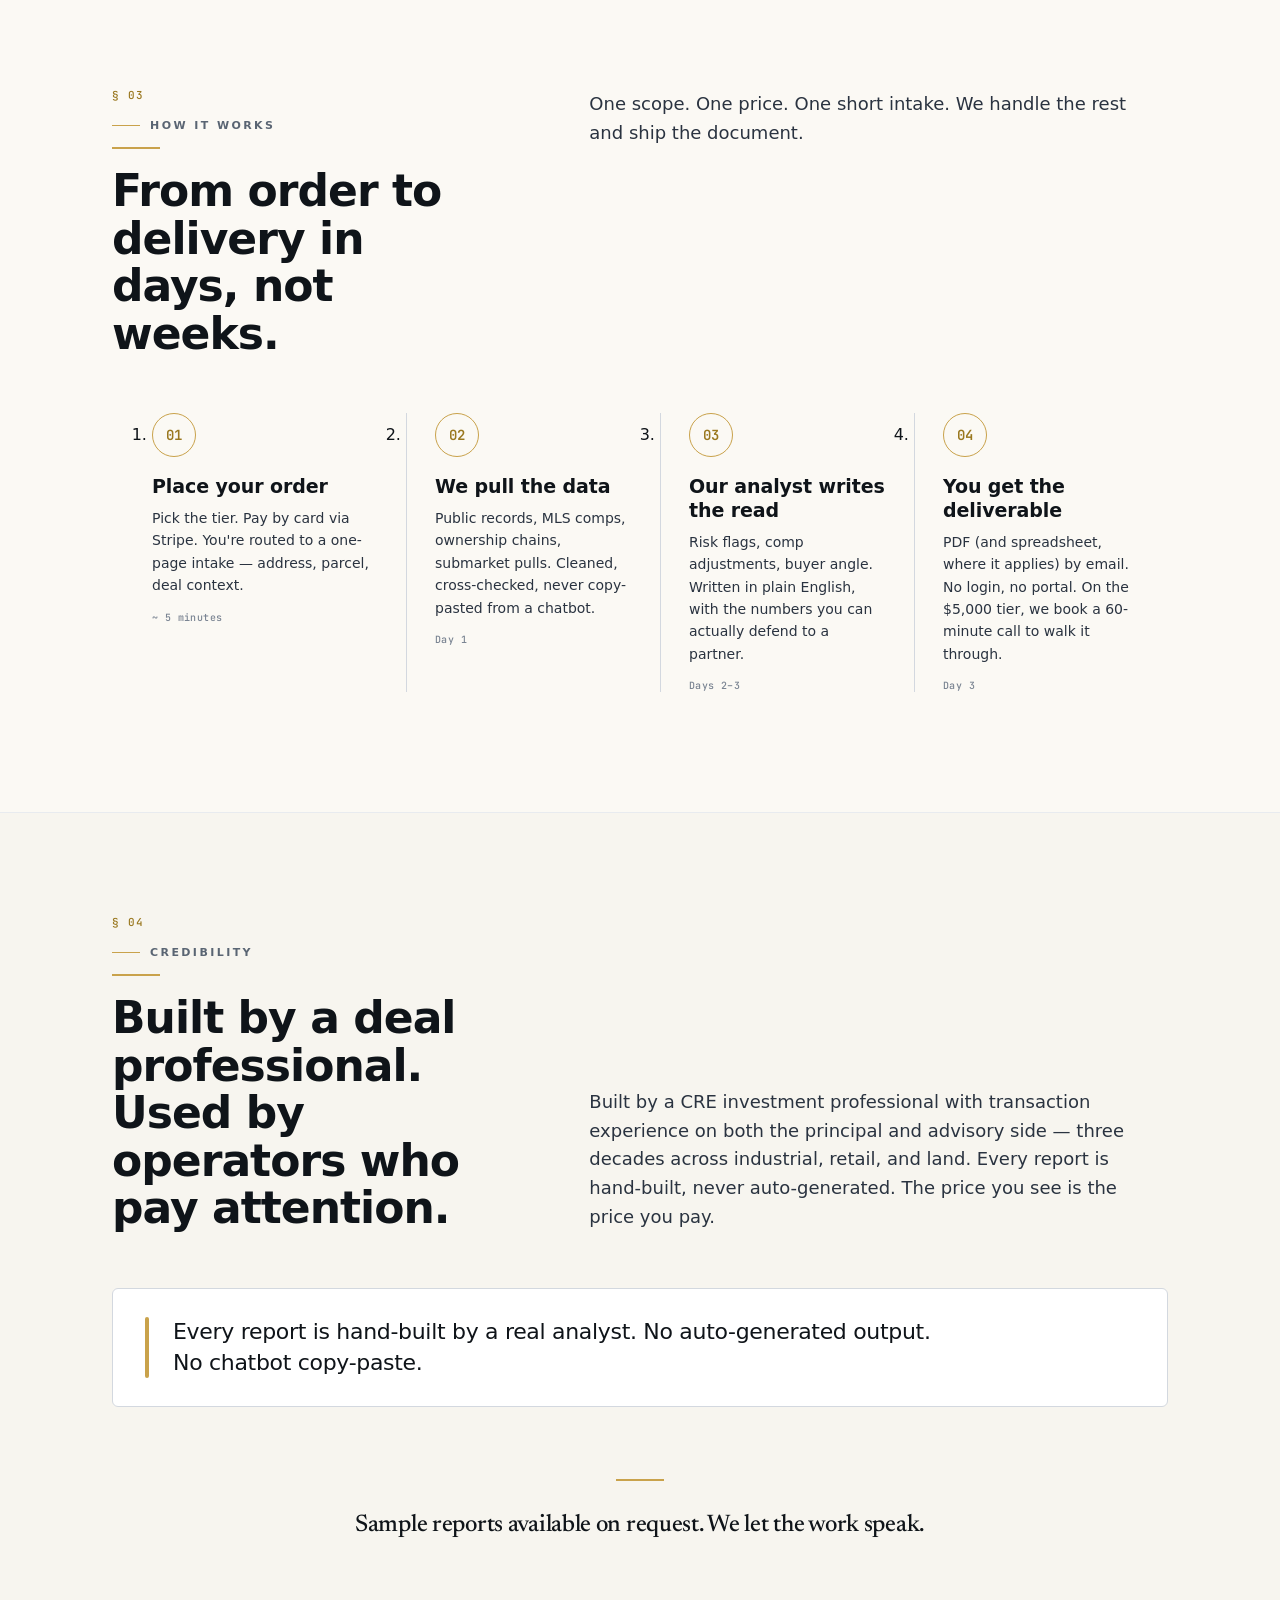
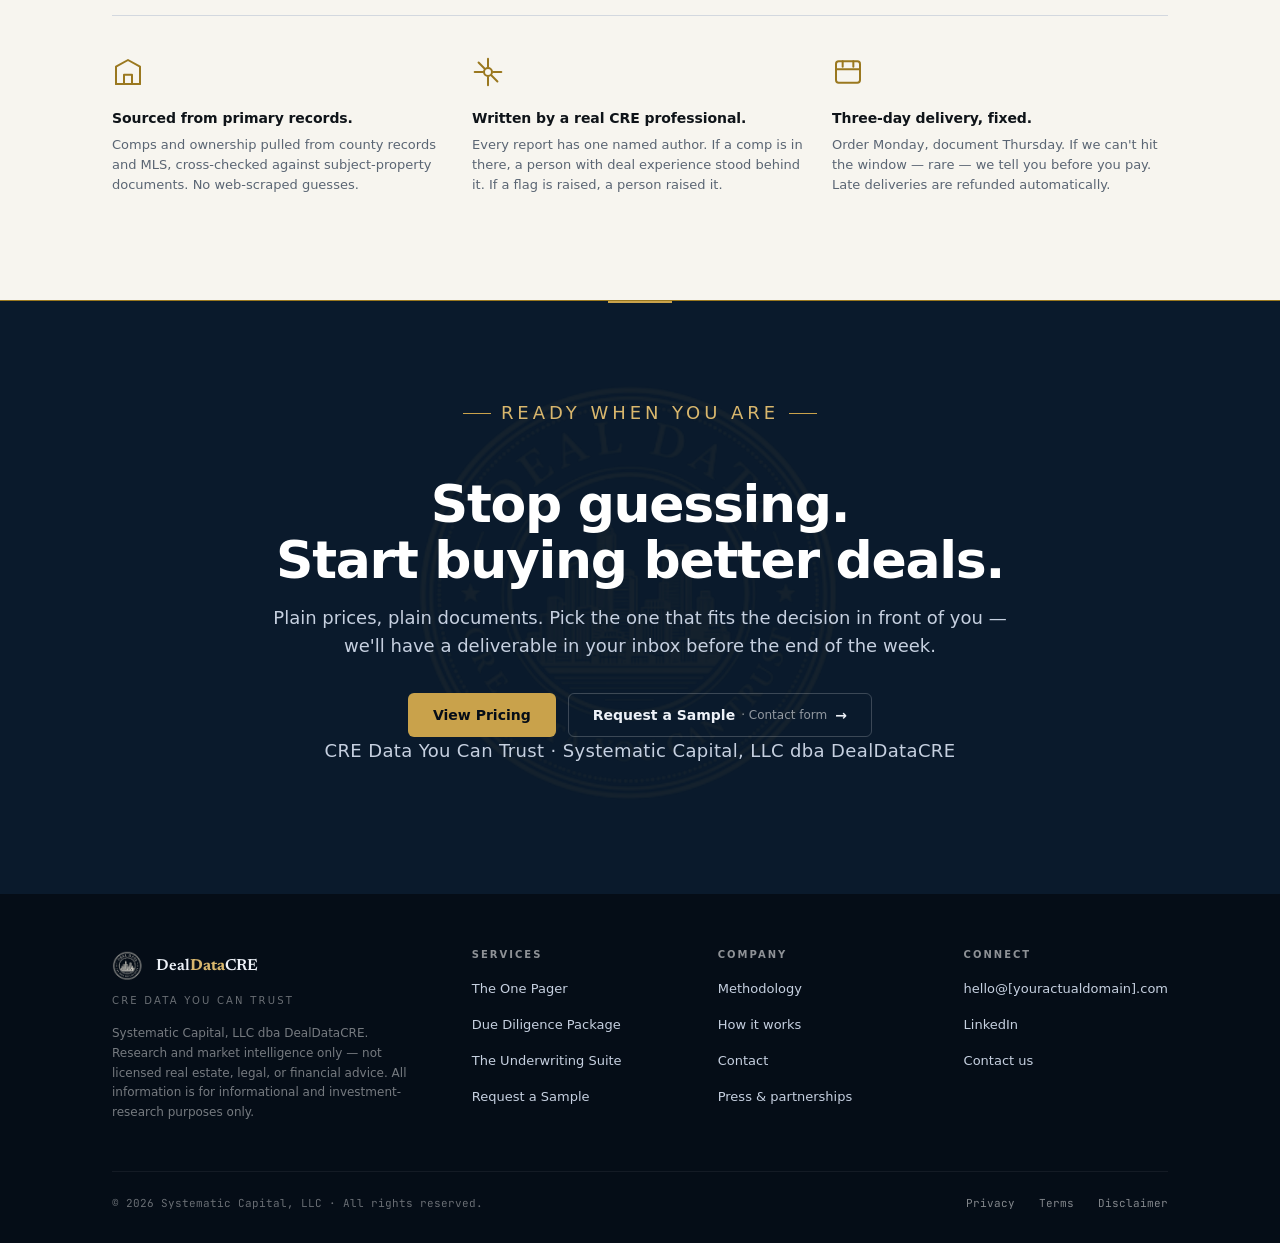
==== commit 893d8b6e: "Middle tier: split Due Diligence Package into Improved Property and Vacant Land options (2026-09-22)" ====
--- a/index.html
+++ b/index.html
@@ -277,7 +277,7 @@
         <!-- Tier 2: Due Diligence Package -->
         <article class="tier">
           <div class="tier__name">Due Diligence Package</div>
-          <p class="tier__desc">More data than the One Pager — everything you need to quickly and clearly scope out a deal.</p>
+          <p class="tier__desc">More data than the One Pager — everything you need to quickly and clearly scope out a deal. Choose the option that fits your property.</p>
           <div class="tier__pricing">
             <div class="tier__pricing-row">
               <div class="price"><span class="cur">$</span>500</div>
@@ -295,7 +295,8 @@
           </ul>
           <div class="tier__for">For: Investors scoping a specific deal</div>
           <div class="tier__cta">
-            <a class="btn btn--lg btn--secondary" href="#contact">Buy Now</a>
+            <a class="btn btn--lg btn--secondary" href="#contact">Option 1 — Improved Property</a>
+            <a class="btn btn--lg btn--secondary" href="#contact">Option 2 — Vacant Land</a>
           </div>
         </article>
 
